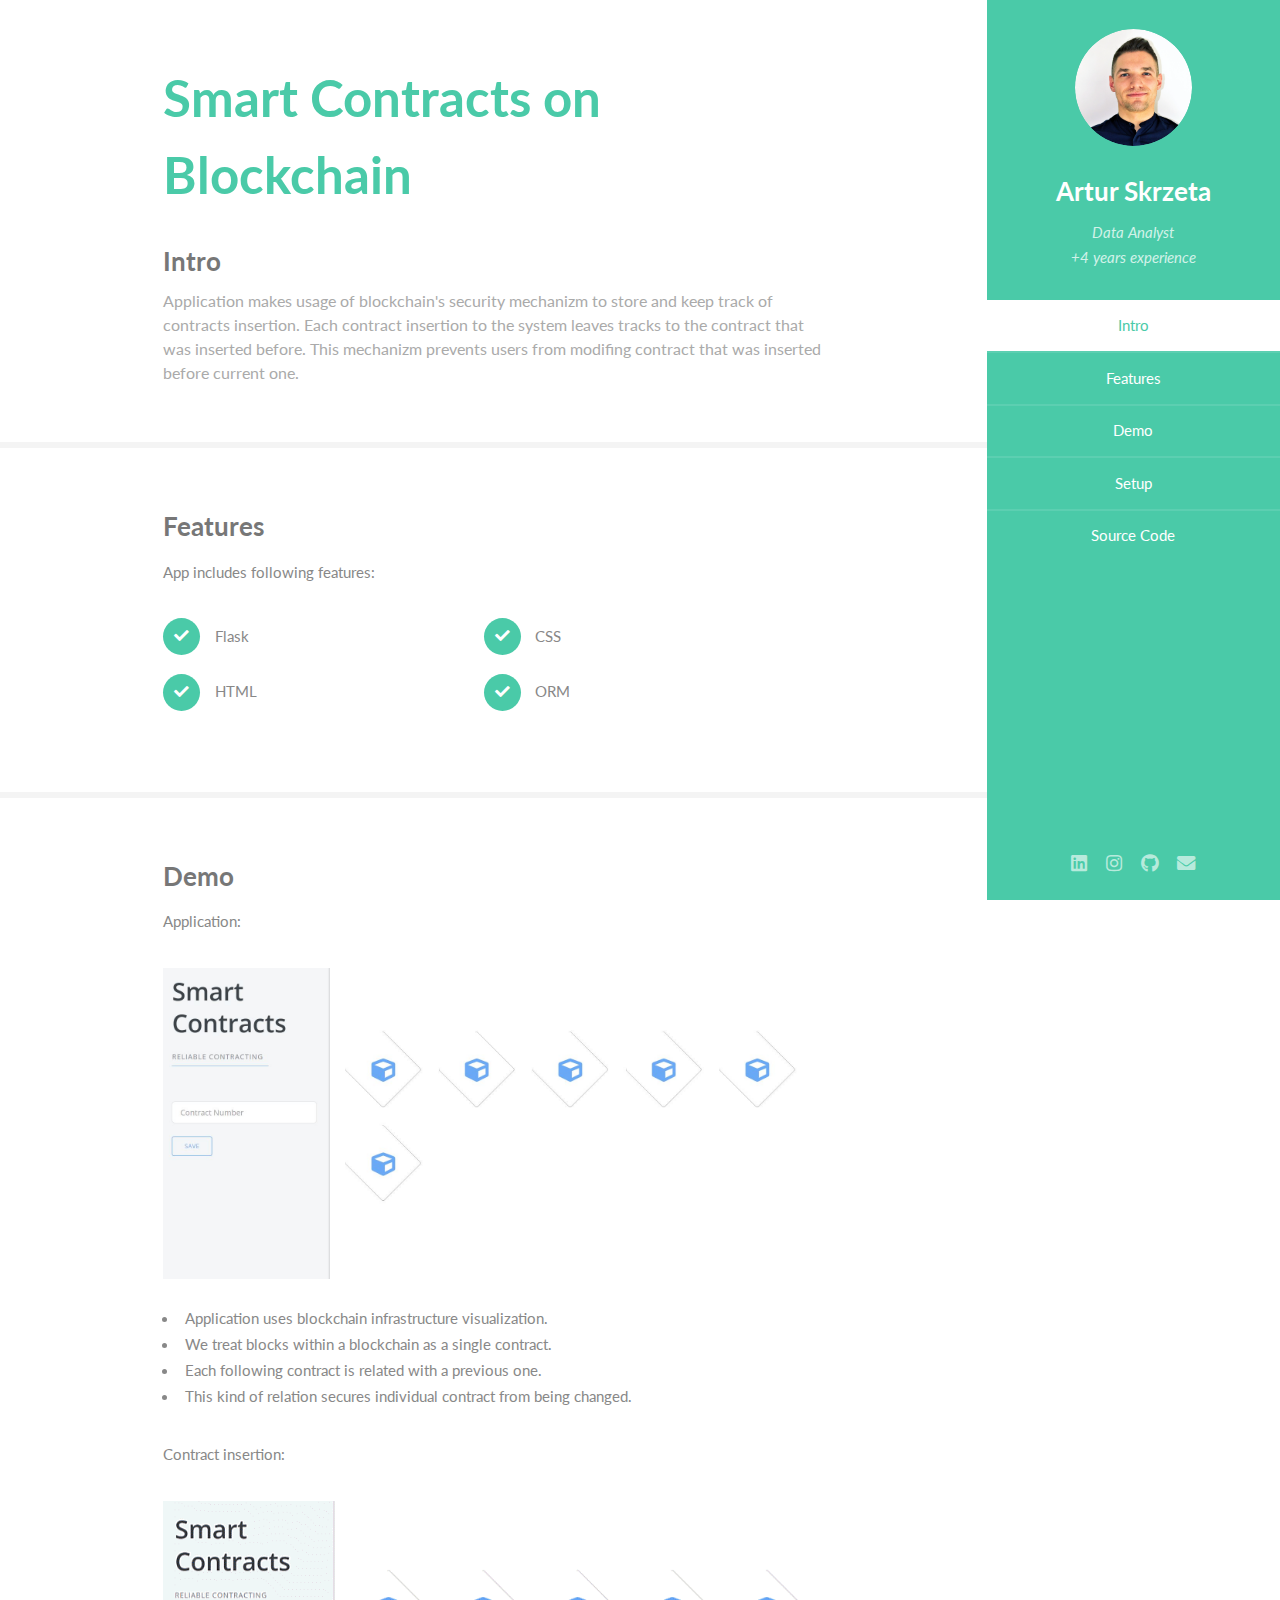
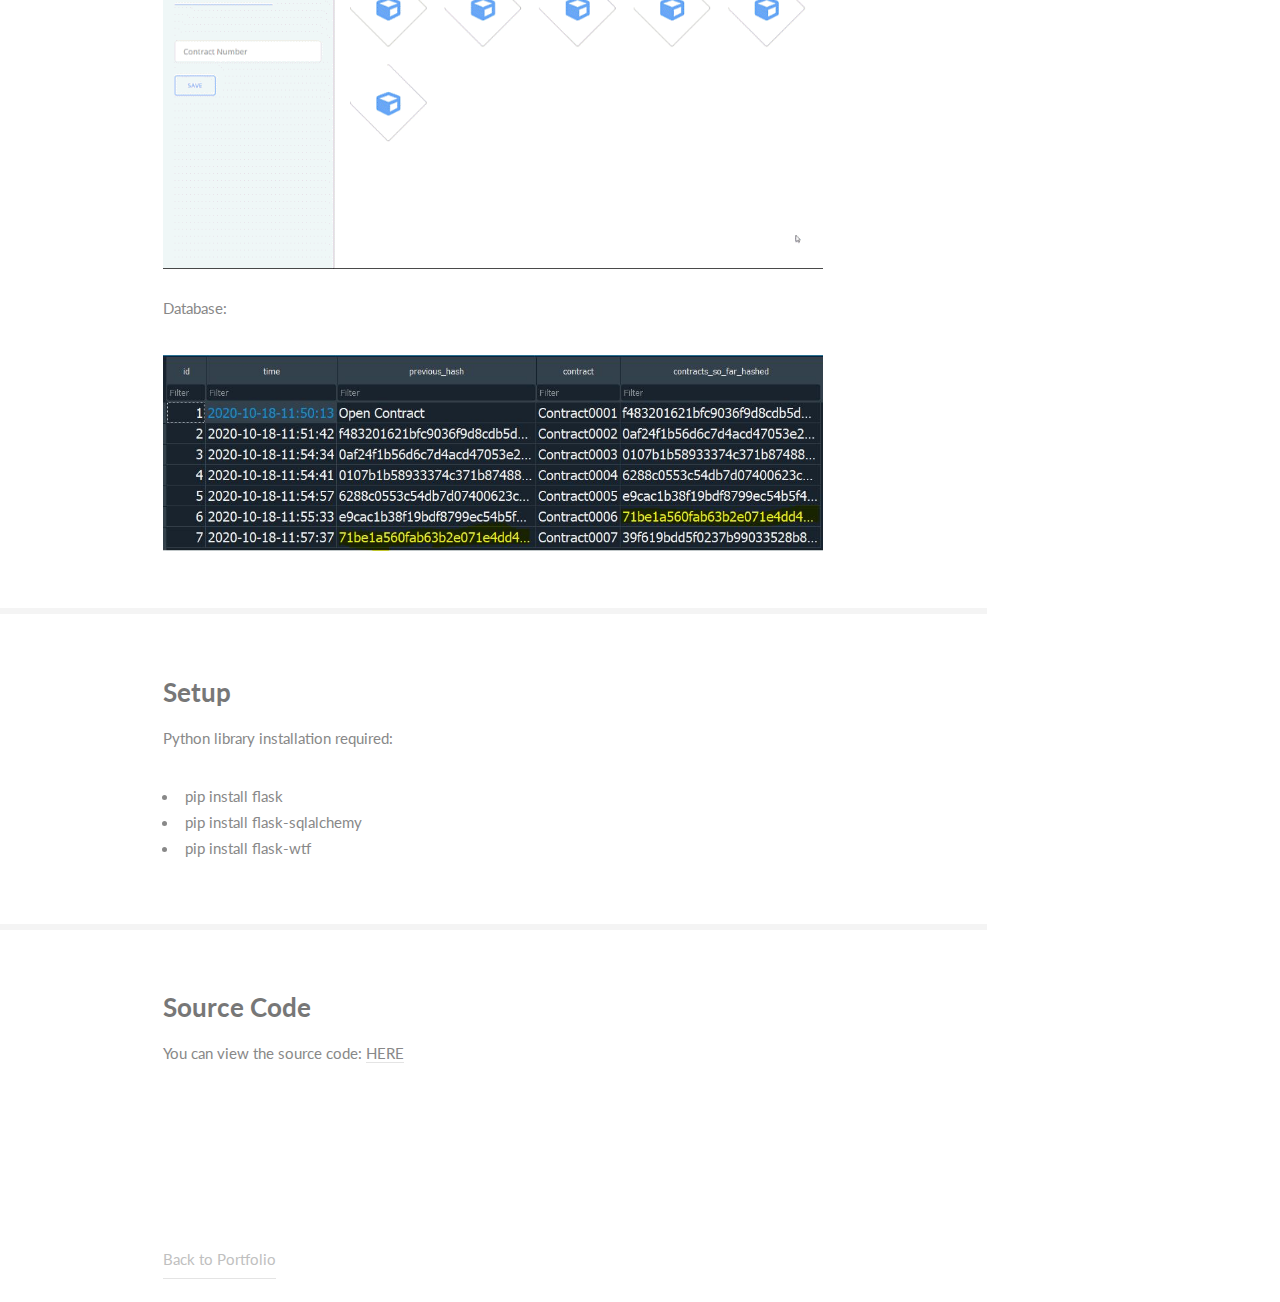
==== index.html @ e3c39239 "Add files via upload" ====
<!DOCTYPE HTML>

<html>
	<head>
		<title>Portfolio Artur Skrzeta</title>
		<meta charset="utf-8" />
		<meta name="viewport" content="width=device-width, initial-scale=1, user-scalable=no" />
		<link rel="stylesheet" href="assets/css/main.css" />
	</head>
	<body class="is-preload">

		<!-- Header -->
			<section id="header">
				<header>
					<span class="image avatar"><a href="https://arturskrzeta.github.io/"><img src="images/avatar.png" alt="" style="margin-bottom:0px;"/></a></span>
					<h1 id="logo"><a href="https://arturskrzeta.github.io/">Artur Skrzeta</a></h1>
					<p>Data Analyst<br />
					+4 years experience</p>
				</header>
				<nav id="nav">
					<ul>
						<li><a href="#one" class="active">Intro</a></li>
						<li><a href="#two">Features</a></li>
						<li><a href="#three">Demo</a></li>
						<li><a href="#four">Setup</a></li>
						<li><a href="#five">Source Code</a></li>
					</ul>
				</nav>
				<footer>
					<ul class="icons">
						<li><a href="https://www.linkedin.com/in/artur-skrz%C4%99ta-010b23187/" class="icon brands fa-linkedin"><span class="label">LinkedIn</span></a></li>
						<li><a href="https://www.instagram.com/arturskrrr/" class="icon brands fa-instagram"><span class="label">Instagram</span></a></li>
						<li><a href="https://github.com/ArturSkrzeta" class="icon brands fa-github"><span class="label">Github</span></a></li>
						<li><a href="mailto: arturskrzeta@gmail.com" class="icon solid fa-envelope"><span class="label">Email</span></a></li
					</ul>
				</footer>
			</section>

		<!-- Wrapper -->
			<div id="wrapper">

				<!-- Main -->
					<div id="main">

						<!-- One -->
							<section id="one">
								<div class="container">
									<header class="major">
										<h2>Smart Contracts on Blockchain</h2>
										<h3>Intro</h3>
										<p>Application makes usage of blockchain's security mechanizm to store and keep track of contracts insertion.
											Each contract insertion to the system leaves tracks to the contract that was inserted before.
											This mechanizm prevents users from modifing contract that was inserted before current one.</p>
									</header>
								</div>
							</section>

						<!-- Two -->
							<section id="two">
								<div class="container">
									<h3>Features</h3>
									<p>App includes following features:</p>
									<ul class="feature-icons">
										<li class="icon solid fa-check">Flask</li>
										<li class="icon solid fa-check">CSS</li>
										<li class="icon solid fa-check">HTML</li>
										<li class="icon solid fa-check">ORM</li>
									</ul>
								</div>
							</section>

						<!-- Three -->
							<section id="three">
								<div class="container">
									<h3>Demo</h3>
									<p>Application:</p>
									<img src="images/app.JPG" width="780">
									<ul>
										<li>Application uses blockchain infrastructure visualization.</li>
										<li>We treat blocks within a blockchain as a single contract.</li>
										<li>Each following contract is related with a previous one.</li>
										<li>This kind of relation secures individual contract from being changed.</li>
									</ul>
									<p>Contract insertion:</p>
									<img src="images/blockchain-app.gif" width="780">
									<p>Database:</p>
									<img src="images/db.JPG" width="700">
								</div>
							</section>

						<!-- Four -->
							<section id="four">
								<div class="container">
									<h3>Setup</h3>
									<p>Python library installation required:</p>
									<ul>
										<li>pip install flask</li>
										<li>pip install flask-sqlalchemy</li>
										<li>pip install flask-wtf</li>
									</ul>
								</div>
							</section>

						<!-- Five -->
							<section id="five">
								<div class="container">
									<h3>Source Code</h3>
									<p>You can view the source code: <a href="https://github.com/ArturSkrzeta/Desk-Booking-App/tree/main/project">HERE</a></p>
									<p>&nbsp</p>
								</div>
							</section>

					</div>

				<!-- Footer -->
					<section id="footer">
						<div class="container">
							<a href="https://arturskrzeta.github.io/" style="padding-bottom:10px;">Back to Portfolio</a>
						</div>
					</section>

			</div>

		<!-- Scripts -->
			<script src="assets/js/jquery.min.js"></script>
			<script src="assets/js/jquery.scrollex.min.js"></script>
			<script src="assets/js/jquery.scrolly.min.js"></script>
			<script src="assets/js/browser.min.js"></script>
			<script src="assets/js/breakpoints.min.js"></script>
			<script src="assets/js/util.js"></script>
			<script src="assets/js/main.js"></script>

	</body>
</html>
---- assets/css/main.css ----
@import url("fontawesome-all.min.css");
@import url("https://fonts.googleapis.com/css?family=Lato:400,400italic,700,700italic|Source+Code+Pro:400");

/*
	Read Only by HTML5 UP
	html5up.net | @ajlkn
	Free for personal and commercial use under the CCA 3.0 license (html5up.net/license)
*/

html, body, div, span, applet, object,
iframe, h1, h2, h3, h4, h5, h6, p, blockquote,
pre, a, abbr, acronym, address, big, cite,
code, del, dfn, em, img, ins, kbd, q, s, samp,
small, strike, strong, sub, sup, tt, var, b,
u, i, center, dl, dt, dd, ol, ul, li, fieldset,
form, label, legend, table, caption, tbody,
tfoot, thead, tr, th, td, article, aside,
canvas, details, embed, figure, figcaption,
footer, header, hgroup, menu, nav, output, ruby,
section, summary, time, mark, audio, video {
	margin: 0;
	padding: 0;
	border: 0;
	font-size: 100%;
	font: inherit;
	vertical-align: baseline;}

article, aside, details, figcaption, figure,
footer, header, hgroup, menu, nav, section {
	display: block;}

body {
	line-height: 1;
}

ol, ul {
	list-style: none;
}

blockquote, q {
	quotes: none;
}

	blockquote:before, blockquote:after, q:before, q:after {
		content: '';
		content: none;
	}

table {
	border-collapse: collapse;
	border-spacing: 0;
}

body {
	-webkit-text-size-adjust: none;
}

mark {
	background-color: transparent;
	color: inherit;
}

input::-moz-focus-inner {
	border: 0;
	padding: 0;
}

input, select, textarea {
	-moz-appearance: none;
	-webkit-appearance: none;
	-ms-appearance: none;
	appearance: none;
}

img {
	margin-bottom:20px;
	max-width: 100%;
}

/* Basic */

	html {
		box-sizing: border-box;
	}

	*, *:before, *:after {
		box-sizing: inherit;
	}

	body {
		background: #fff;
	}

		body.is-preload *, body.is-preload *:before, body.is-preload *:after {
			-moz-animation: none !important;
			-webkit-animation: none !important;
			-ms-animation: none !important;
			animation: none !important;
			-moz-transition: none !important;
			-webkit-transition: none !important;
			-ms-transition: none !important;
			transition: none !important;
		}

	body, input, select, textarea {
		color: #888;
		font-family: "Lato", sans-serif;
		font-size: 16pt;
		font-weight: 400;
		line-height: 1.75em;
	}

	a {
		-moz-transition: color 0.2s ease-in-out, border-color 0.2s ease-in-out;
		-webkit-transition: color 0.2s ease-in-out, border-color 0.2s ease-in-out;
		-ms-transition: color 0.2s ease-in-out, border-color 0.2s ease-in-out;
		transition: color 0.2s ease-in-out, border-color 0.2s ease-in-out;
		border-bottom: solid 1px #e4e4e4;
		color: inherit;
		text-decoration: none;
	}

		a:hover {
			border-bottom-color: transparent;
			color: #4acaa8 !important;
		}

	strong, b {
		color: #777;
		font-weight: 700;
	}

	em, i {
		font-style: italic;
	}

	p {
		margin: 0 0 2.25em 0;
	}

	h1, h2, h3, h4, h5, h6 {
		color: #777;
		font-weight: 700;
		line-height: 1em;
		margin: 0 0 0.5625em 0;
	}

		h1 a, h2 a, h3 a, h4 a, h5 a, h6 a {
			border: 0;
			color: inherit;
			text-decoration: none;
		}

	h2 {
		font-size: 2em;
		line-height: 1.5em;
	}

	h3 {
		font-size: 1.75em;
		line-height: 1.5em;
	}

	h4 {
		font-size: 1.25em;
		line-height: 1.5em;
	}

	h5 {
		font-size: 0.9em;
		line-height: 1.5em;
	}

	h6 {
		font-size: 0.7em;
		line-height: 1.5em;
	}

	sub {
		font-size: 0.8em;
		position: relative;
		top: 0.5em;
	}

	sup {
		font-size: 0.8em;
		position: relative;
		top: -0.5em;
	}

	hr {
		border: 0;
		border-bottom: solid 2px #f4f4f4;
		margin: 2.25em 0;
	}

		hr.major {
			margin: 3.375em 0;
		}

	blockquote {
		border-left: solid 8px #e4e4e4;
		font-style: italic;
		margin: 0 0 2.25em 0;
		padding: 0.5em 0 0.5em 2em;
	}

	code {
		background: #555;
		border-radius: 5px;
		color: #fff;
		font-family: "Source Code Pro", monospace;
		font-size: 0.9em;
		margin: 0 0.25em;
		padding: 0.25em 0.65em;
	}

	pre {
		font-family: "Source Code Pro", monospace;
		font-size: 0.9em;
		margin: 0 0 2.25em 0;
	}

		pre code {
			-webkit-overflow-scrolling: touch;
			display: block;
			line-height: 1.5em;
			overflow-x: auto;
			padding: 1em 1.5em;
		}

	.align-left {
		text-align: left;
	}

	.align-center {
		text-align: center;
	}

	.align-right {
		text-align: right;
	}

/* Row */

	.row {
		display: flex;
		flex-wrap: wrap;
		box-sizing: border-box;
		align-items: stretch;
	}

		.row > * {
			box-sizing: border-box;
		}

		.row.gtr-uniform > * > :last-child {
			margin-bottom: 0;
		}

		.row.aln-left {
			justify-content: flex-start;
		}

		.row.aln-center {
			justify-content: center;
		}

		.row.aln-right {
			justify-content: flex-end;
		}

		.row.aln-top {
			align-items: flex-start;
		}

		.row.aln-middle {
			align-items: center;
		}

		.row.aln-bottom {
			align-items: flex-end;
		}

		.row > .imp {
			order: -1;
		}

		.row > .col-1 {
			width: 8.33333%;
		}

		.row > .off-1 {
			margin-left: 8.33333%;
		}

		.row > .col-2 {
			width: 16.66667%;
		}

		.row > .off-2 {
			margin-left: 16.66667%;
		}

		.row > .col-3 {
			width: 25%;
		}

		.row > .off-3 {
			margin-left: 25%;
		}

		.row > .col-4 {
			width: 33.33333%;
		}

		.row > .off-4 {
			margin-left: 33.33333%;
		}

		.row > .col-5 {
			width: 41.66667%;
		}

		.row > .off-5 {
			margin-left: 41.66667%;
		}

		.row > .col-6 {
			width: 50%;
		}

		.row > .off-6 {
			margin-left: 50%;
		}

		.row > .col-7 {
			width: 58.33333%;
		}

		.row > .off-7 {
			margin-left: 58.33333%;
		}

		.row > .col-8 {
			width: 66.66667%;
		}

		.row > .off-8 {
			margin-left: 66.66667%;
		}

		.row > .col-9 {
			width: 75%;
		}

		.row > .off-9 {
			margin-left: 75%;
		}

		.row > .col-10 {
			width: 83.33333%;
		}

		.row > .off-10 {
			margin-left: 83.33333%;
		}

		.row > .col-11 {
			width: 91.66667%;
		}

		.row > .off-11 {
			margin-left: 91.66667%;
		}

		.row > .col-12 {
			width: 100%;
		}

		.row > .off-12 {
			margin-left: 100%;
		}

		.row.gtr-0 {
			margin-top: 0;
			margin-left: 0em;
		}

			.row.gtr-0 > * {
				padding: 0 0 0 0em;
			}

			.row.gtr-0.gtr-uniform {
				margin-top: 0em;
			}

				.row.gtr-0.gtr-uniform > * {
					padding-top: 0em;
				}

		.row.gtr-25 {
			margin-top: 0;
			margin-left: -0.5em;
		}

			.row.gtr-25 > * {
				padding: 0 0 0 0.5em;
			}

			.row.gtr-25.gtr-uniform {
				margin-top: -0.5em;
			}

				.row.gtr-25.gtr-uniform > * {
					padding-top: 0.5em;
				}

		.row.gtr-50 {
			margin-top: 0;
			margin-left: -1em;
		}

			.row.gtr-50 > * {
				padding: 0 0 0 1em;
			}

			.row.gtr-50.gtr-uniform {
				margin-top: -1em;
			}

				.row.gtr-50.gtr-uniform > * {
					padding-top: 1em;
				}

		.row {
			margin-top: 0;
			margin-left: -2em;
		}

			.row > * {
				padding: 0 0 0 2em;
			}

			.row.gtr-uniform {
				margin-top: -2em;
			}

				.row.gtr-uniform > * {
					padding-top: 2em;
				}

		.row.gtr-150 {
			margin-top: 0;
			margin-left: -3em;
		}

			.row.gtr-150 > * {
				padding: 0 0 0 3em;
			}

			.row.gtr-150.gtr-uniform {
				margin-top: -3em;
			}

				.row.gtr-150.gtr-uniform > * {
					padding-top: 3em;
				}

		.row.gtr-200 {
			margin-top: 0;
			margin-left: -4em;
		}

			.row.gtr-200 > * {
				padding: 0 0 0 4em;
			}

			.row.gtr-200.gtr-uniform {
				margin-top: -4em;
			}

				.row.gtr-200.gtr-uniform > * {
					padding-top: 4em;
				}

		@media screen and (max-width: 1680px) {

			.row {
				display: flex;
				flex-wrap: wrap;
				box-sizing: border-box;
				align-items: stretch;
			}

				.row > * {
					box-sizing: border-box;
				}

				.row.gtr-uniform > * > :last-child {
					margin-bottom: 0;
				}

				.row.aln-left {
					justify-content: flex-start;
				}

				.row.aln-center {
					justify-content: center;
				}

				.row.aln-right {
					justify-content: flex-end;
				}

				.row.aln-top {
					align-items: flex-start;
				}

				.row.aln-middle {
					align-items: center;
				}

				.row.aln-bottom {
					align-items: flex-end;
				}

				.row > .imp-xlarge {
					order: -1;
				}

				.row > .col-1-xlarge {
					width: 8.33333%;
				}

				.row > .off-1-xlarge {
					margin-left: 8.33333%;
				}

				.row > .col-2-xlarge {
					width: 16.66667%;
				}

				.row > .off-2-xlarge {
					margin-left: 16.66667%;
				}

				.row > .col-3-xlarge {
					width: 25%;
				}

				.row > .off-3-xlarge {
					margin-left: 25%;
				}

				.row > .col-4-xlarge {
					width: 33.33333%;
				}

				.row > .off-4-xlarge {
					margin-left: 33.33333%;
				}

				.row > .col-5-xlarge {
					width: 41.66667%;
				}

				.row > .off-5-xlarge {
					margin-left: 41.66667%;
				}

				.row > .col-6-xlarge {
					width: 50%;
				}

				.row > .off-6-xlarge {
					margin-left: 50%;
				}

				.row > .col-7-xlarge {
					width: 58.33333%;
				}

				.row > .off-7-xlarge {
					margin-left: 58.33333%;
				}

				.row > .col-8-xlarge {
					width: 66.66667%;
				}

				.row > .off-8-xlarge {
					margin-left: 66.66667%;
				}

				.row > .col-9-xlarge {
					width: 75%;
				}

				.row > .off-9-xlarge {
					margin-left: 75%;
				}

				.row > .col-10-xlarge {
					width: 83.33333%;
				}

				.row > .off-10-xlarge {
					margin-left: 83.33333%;
				}

				.row > .col-11-xlarge {
					width: 91.66667%;
				}

				.row > .off-11-xlarge {
					margin-left: 91.66667%;
				}

				.row > .col-12-xlarge {
					width: 100%;
				}

				.row > .off-12-xlarge {
					margin-left: 100%;
				}

				.row.gtr-0 {
					margin-top: 0;
					margin-left: 0em;
				}

					.row.gtr-0 > * {
						padding: 0 0 0 0em;
					}

					.row.gtr-0.gtr-uniform {
						margin-top: 0em;
					}

						.row.gtr-0.gtr-uniform > * {
							padding-top: 0em;
						}

				.row.gtr-25 {
					margin-top: 0;
					margin-left: -0.5em;
				}

					.row.gtr-25 > * {
						padding: 0 0 0 0.5em;
					}

					.row.gtr-25.gtr-uniform {
						margin-top: -0.5em;
					}

						.row.gtr-25.gtr-uniform > * {
							padding-top: 0.5em;
						}

				.row.gtr-50 {
					margin-top: 0;
					margin-left: -1em;
				}

					.row.gtr-50 > * {
						padding: 0 0 0 1em;
					}

					.row.gtr-50.gtr-uniform {
						margin-top: -1em;
					}

						.row.gtr-50.gtr-uniform > * {
							padding-top: 1em;
						}

				.row {
					margin-top: 0;
					margin-left: -2em;
				}

					.row > * {
						padding: 0 0 0 2em;
					}

					.row.gtr-uniform {
						margin-top: -2em;
					}

						.row.gtr-uniform > * {
							padding-top: 2em;
						}

				.row.gtr-150 {
					margin-top: 0;
					margin-left: -3em;
				}

					.row.gtr-150 > * {
						padding: 0 0 0 3em;
					}

					.row.gtr-150.gtr-uniform {
						margin-top: -3em;
					}

						.row.gtr-150.gtr-uniform > * {
							padding-top: 3em;
						}

				.row.gtr-200 {
					margin-top: 0;
					margin-left: -4em;
				}

					.row.gtr-200 > * {
						padding: 0 0 0 4em;
					}

					.row.gtr-200.gtr-uniform {
						margin-top: -4em;
					}

						.row.gtr-200.gtr-uniform > * {
							padding-top: 4em;
						}

		}

		@media screen and (max-width: 1280px) {

			.row {
				display: flex;
				flex-wrap: wrap;
				box-sizing: border-box;
				align-items: stretch;
			}

				.row > * {
					box-sizing: border-box;
				}

				.row.gtr-uniform > * > :last-child {
					margin-bottom: 0;
				}

				.row.aln-left {
					justify-content: flex-start;
				}

				.row.aln-center {
					justify-content: center;
				}

				.row.aln-right {
					justify-content: flex-end;
				}

				.row.aln-top {
					align-items: flex-start;
				}

				.row.aln-middle {
					align-items: center;
				}

				.row.aln-bottom {
					align-items: flex-end;
				}

				.row > .imp-large {
					order: -1;
				}

				.row > .col-1-large {
					width: 8.33333%;
				}

				.row > .off-1-large {
					margin-left: 8.33333%;
				}

				.row > .col-2-large {
					width: 16.66667%;
				}

				.row > .off-2-large {
					margin-left: 16.66667%;
				}

				.row > .col-3-large {
					width: 25%;
				}

				.row > .off-3-large {
					margin-left: 25%;
				}

				.row > .col-4-large {
					width: 33.33333%;
				}

				.row > .off-4-large {
					margin-left: 33.33333%;
				}

				.row > .col-5-large {
					width: 41.66667%;
				}

				.row > .off-5-large {
					margin-left: 41.66667%;
				}

				.row > .col-6-large {
					width: 50%;
				}

				.row > .off-6-large {
					margin-left: 50%;
				}

				.row > .col-7-large {
					width: 58.33333%;
				}

				.row > .off-7-large {
					margin-left: 58.33333%;
				}

				.row > .col-8-large {
					width: 66.66667%;
				}

				.row > .off-8-large {
					margin-left: 66.66667%;
				}

				.row > .col-9-large {
					width: 75%;
				}

				.row > .off-9-large {
					margin-left: 75%;
				}

				.row > .col-10-large {
					width: 83.33333%;
				}

				.row > .off-10-large {
					margin-left: 83.33333%;
				}

				.row > .col-11-large {
					width: 91.66667%;
				}

				.row > .off-11-large {
					margin-left: 91.66667%;
				}

				.row > .col-12-large {
					width: 100%;
				}

				.row > .off-12-large {
					margin-left: 100%;
				}

				.row.gtr-0 {
					margin-top: 0;
					margin-left: 0em;
				}

					.row.gtr-0 > * {
						padding: 0 0 0 0em;
					}

					.row.gtr-0.gtr-uniform {
						margin-top: 0em;
					}

						.row.gtr-0.gtr-uniform > * {
							padding-top: 0em;
						}

				.row.gtr-25 {
					margin-top: 0;
					margin-left: -0.375em;
				}

					.row.gtr-25 > * {
						padding: 0 0 0 0.375em;
					}

					.row.gtr-25.gtr-uniform {
						margin-top: -0.375em;
					}

						.row.gtr-25.gtr-uniform > * {
							padding-top: 0.375em;
						}

				.row.gtr-50 {
					margin-top: 0;
					margin-left: -0.75em;
				}

					.row.gtr-50 > * {
						padding: 0 0 0 0.75em;
					}

					.row.gtr-50.gtr-uniform {
						margin-top: -0.75em;
					}

						.row.gtr-50.gtr-uniform > * {
							padding-top: 0.75em;
						}

				.row {
					margin-top: 0;
					margin-left: -1.5em;
				}

					.row > * {
						padding: 0 0 0 1.5em;
					}

					.row.gtr-uniform {
						margin-top: -1.5em;
					}

						.row.gtr-uniform > * {
							padding-top: 1.5em;
						}

				.row.gtr-150 {
					margin-top: 0;
					margin-left: -2.25em;
				}

					.row.gtr-150 > * {
						padding: 0 0 0 2.25em;
					}

					.row.gtr-150.gtr-uniform {
						margin-top: -2.25em;
					}

						.row.gtr-150.gtr-uniform > * {
							padding-top: 2.25em;
						}

				.row.gtr-200 {
					margin-top: 0;
					margin-left: -3em;
				}

					.row.gtr-200 > * {
						padding: 0 0 0 3em;
					}

					.row.gtr-200.gtr-uniform {
						margin-top: -3em;
					}

						.row.gtr-200.gtr-uniform > * {
							padding-top: 3em;
						}

		}

		@media screen and (max-width: 1024px) {

			.row {
				display: flex;
				flex-wrap: wrap;
				box-sizing: border-box;
				align-items: stretch;
			}

				.row > * {
					box-sizing: border-box;
				}

				.row.gtr-uniform > * > :last-child {
					margin-bottom: 0;
				}

				.row.aln-left {
					justify-content: flex-start;
				}

				.row.aln-center {
					justify-content: center;
				}

				.row.aln-right {
					justify-content: flex-end;
				}

				.row.aln-top {
					align-items: flex-start;
				}

				.row.aln-middle {
					align-items: center;
				}

				.row.aln-bottom {
					align-items: flex-end;
				}

				.row > .imp-medium {
					order: -1;
				}

				.row > .col-1-medium {
					width: 8.33333%;
				}

				.row > .off-1-medium {
					margin-left: 8.33333%;
				}

				.row > .col-2-medium {
					width: 16.66667%;
				}

				.row > .off-2-medium {
					margin-left: 16.66667%;
				}

				.row > .col-3-medium {
					width: 25%;
				}

				.row > .off-3-medium {
					margin-left: 25%;
				}

				.row > .col-4-medium {
					width: 33.33333%;
				}

				.row > .off-4-medium {
					margin-left: 33.33333%;
				}

				.row > .col-5-medium {
					width: 41.66667%;
				}

				.row > .off-5-medium {
					margin-left: 41.66667%;
				}

				.row > .col-6-medium {
					width: 50%;
				}

				.row > .off-6-medium {
					margin-left: 50%;
				}

				.row > .col-7-medium {
					width: 58.33333%;
				}

				.row > .off-7-medium {
					margin-left: 58.33333%;
				}

				.row > .col-8-medium {
					width: 66.66667%;
				}

				.row > .off-8-medium {
					margin-left: 66.66667%;
				}

				.row > .col-9-medium {
					width: 75%;
				}

				.row > .off-9-medium {
					margin-left: 75%;
				}

				.row > .col-10-medium {
					width: 83.33333%;
				}

				.row > .off-10-medium {
					margin-left: 83.33333%;
				}

				.row > .col-11-medium {
					width: 91.66667%;
				}

				.row > .off-11-medium {
					margin-left: 91.66667%;
				}

				.row > .col-12-medium {
					width: 100%;
				}

				.row > .off-12-medium {
					margin-left: 100%;
				}

				.row.gtr-0 {
					margin-top: 0;
					margin-left: 0em;
				}

					.row.gtr-0 > * {
						padding: 0 0 0 0em;
					}

					.row.gtr-0.gtr-uniform {
						margin-top: 0em;
					}

						.row.gtr-0.gtr-uniform > * {
							padding-top: 0em;
						}

				.row.gtr-25 {
					margin-top: 0;
					margin-left: -0.375em;
				}

					.row.gtr-25 > * {
						padding: 0 0 0 0.375em;
					}

					.row.gtr-25.gtr-uniform {
						margin-top: -0.375em;
					}

						.row.gtr-25.gtr-uniform > * {
							padding-top: 0.375em;
						}

				.row.gtr-50 {
					margin-top: 0;
					margin-left: -0.75em;
				}

					.row.gtr-50 > * {
						padding: 0 0 0 0.75em;
					}

					.row.gtr-50.gtr-uniform {
						margin-top: -0.75em;
					}

						.row.gtr-50.gtr-uniform > * {
							padding-top: 0.75em;
						}

				.row {
					margin-top: 0;
					margin-left: -1.5em;
				}

					.row > * {
						padding: 0 0 0 1.5em;
					}

					.row.gtr-uniform {
						margin-top: -1.5em;
					}

						.row.gtr-uniform > * {
							padding-top: 1.5em;
						}

				.row.gtr-150 {
					margin-top: 0;
					margin-left: -2.25em;
				}

					.row.gtr-150 > * {
						padding: 0 0 0 2.25em;
					}

					.row.gtr-150.gtr-uniform {
						margin-top: -2.25em;
					}

						.row.gtr-150.gtr-uniform > * {
							padding-top: 2.25em;
						}

				.row.gtr-200 {
					margin-top: 0;
					margin-left: -3em;
				}

					.row.gtr-200 > * {
						padding: 0 0 0 3em;
					}

					.row.gtr-200.gtr-uniform {
						margin-top: -3em;
					}

						.row.gtr-200.gtr-uniform > * {
							padding-top: 3em;
						}

		}

		@media screen and (max-width: 736px) {

			.row {
				display: flex;
				flex-wrap: wrap;
				box-sizing: border-box;
				align-items: stretch;
			}

				.row > * {
					box-sizing: border-box;
				}

				.row.gtr-uniform > * > :last-child {
					margin-bottom: 0;
				}

				.row.aln-left {
					justify-content: flex-start;
				}

				.row.aln-center {
					justify-content: center;
				}

				.row.aln-right {
					justify-content: flex-end;
				}

				.row.aln-top {
					align-items: flex-start;
				}

				.row.aln-middle {
					align-items: center;
				}

				.row.aln-bottom {
					align-items: flex-end;
				}

				.row > .imp-small {
					order: -1;
				}

				.row > .col-1-small {
					width: 8.33333%;
				}

				.row > .off-1-small {
					margin-left: 8.33333%;
				}

				.row > .col-2-small {
					width: 16.66667%;
				}

				.row > .off-2-small {
					margin-left: 16.66667%;
				}

				.row > .col-3-small {
					width: 25%;
				}

				.row > .off-3-small {
					margin-left: 25%;
				}

				.row > .col-4-small {
					width: 33.33333%;
				}

				.row > .off-4-small {
					margin-left: 33.33333%;
				}

				.row > .col-5-small {
					width: 41.66667%;
				}

				.row > .off-5-small {
					margin-left: 41.66667%;
				}

				.row > .col-6-small {
					width: 50%;
				}

				.row > .off-6-small {
					margin-left: 50%;
				}

				.row > .col-7-small {
					width: 58.33333%;
				}

				.row > .off-7-small {
					margin-left: 58.33333%;
				}

				.row > .col-8-small {
					width: 66.66667%;
				}

				.row > .off-8-small {
					margin-left: 66.66667%;
				}

				.row > .col-9-small {
					width: 75%;
				}

				.row > .off-9-small {
					margin-left: 75%;
				}

				.row > .col-10-small {
					width: 83.33333%;
				}

				.row > .off-10-small {
					margin-left: 83.33333%;
				}

				.row > .col-11-small {
					width: 91.66667%;
				}

				.row > .off-11-small {
					margin-left: 91.66667%;
				}

				.row > .col-12-small {
					width: 100%;
				}

				.row > .off-12-small {
					margin-left: 100%;
				}

				.row.gtr-0 {
					margin-top: 0;
					margin-left: 0em;
				}

					.row.gtr-0 > * {
						padding: 0 0 0 0em;
					}

					.row.gtr-0.gtr-uniform {
						margin-top: 0em;
					}

						.row.gtr-0.gtr-uniform > * {
							padding-top: 0em;
						}

				.row.gtr-25 {
					margin-top: 0;
					margin-left: -0.3125em;
				}

					.row.gtr-25 > * {
						padding: 0 0 0 0.3125em;
					}

					.row.gtr-25.gtr-uniform {
						margin-top: -0.3125em;
					}

						.row.gtr-25.gtr-uniform > * {
							padding-top: 0.3125em;
						}

				.row.gtr-50 {
					margin-top: 0;
					margin-left: -0.625em;
				}

					.row.gtr-50 > * {
						padding: 0 0 0 0.625em;
					}

					.row.gtr-50.gtr-uniform {
						margin-top: -0.625em;
					}

						.row.gtr-50.gtr-uniform > * {
							padding-top: 0.625em;
						}

				.row {
					margin-top: 0;
					margin-left: -1.25em;
				}

					.row > * {
						padding: 0 0 0 1.25em;
					}

					.row.gtr-uniform {
						margin-top: -1.25em;
					}

						.row.gtr-uniform > * {
							padding-top: 1.25em;
						}

				.row.gtr-150 {
					margin-top: 0;
					margin-left: -1.875em;
				}

					.row.gtr-150 > * {
						padding: 0 0 0 1.875em;
					}

					.row.gtr-150.gtr-uniform {
						margin-top: -1.875em;
					}

						.row.gtr-150.gtr-uniform > * {
							padding-top: 1.875em;
						}

				.row.gtr-200 {
					margin-top: 0;
					margin-left: -2.5em;
				}

					.row.gtr-200 > * {
						padding: 0 0 0 2.5em;
					}

					.row.gtr-200.gtr-uniform {
						margin-top: -2.5em;
					}

						.row.gtr-200.gtr-uniform > * {
							padding-top: 2.5em;
						}

		}

		@media screen and (max-width: 480px) {

			.row {
				display: flex;
				flex-wrap: wrap;
				box-sizing: border-box;
				align-items: stretch;
			}

				.row > * {
					box-sizing: border-box;
				}

				.row.gtr-uniform > * > :last-child {
					margin-bottom: 0;
				}

				.row.aln-left {
					justify-content: flex-start;
				}

				.row.aln-center {
					justify-content: center;
				}

				.row.aln-right {
					justify-content: flex-end;
				}

				.row.aln-top {
					align-items: flex-start;
				}

				.row.aln-middle {
					align-items: center;
				}

				.row.aln-bottom {
					align-items: flex-end;
				}

				.row > .imp-xsmall {
					order: -1;
				}

				.row > .col-1-xsmall {
					width: 8.33333%;
				}

				.row > .off-1-xsmall {
					margin-left: 8.33333%;
				}

				.row > .col-2-xsmall {
					width: 16.66667%;
				}

				.row > .off-2-xsmall {
					margin-left: 16.66667%;
				}

				.row > .col-3-xsmall {
					width: 25%;
				}

				.row > .off-3-xsmall {
					margin-left: 25%;
				}

				.row > .col-4-xsmall {
					width: 33.33333%;
				}

				.row > .off-4-xsmall {
					margin-left: 33.33333%;
				}

				.row > .col-5-xsmall {
					width: 41.66667%;
				}

				.row > .off-5-xsmall {
					margin-left: 41.66667%;
				}

				.row > .col-6-xsmall {
					width: 50%;
				}

				.row > .off-6-xsmall {
					margin-left: 50%;
				}

				.row > .col-7-xsmall {
					width: 58.33333%;
				}

				.row > .off-7-xsmall {
					margin-left: 58.33333%;
				}

				.row > .col-8-xsmall {
					width: 66.66667%;
				}

				.row > .off-8-xsmall {
					margin-left: 66.66667%;
				}

				.row > .col-9-xsmall {
					width: 75%;
				}

				.row > .off-9-xsmall {
					margin-left: 75%;
				}

				.row > .col-10-xsmall {
					width: 83.33333%;
				}

				.row > .off-10-xsmall {
					margin-left: 83.33333%;
				}

				.row > .col-11-xsmall {
					width: 91.66667%;
				}

				.row > .off-11-xsmall {
					margin-left: 91.66667%;
				}

				.row > .col-12-xsmall {
					width: 100%;
				}

				.row > .off-12-xsmall {
					margin-left: 100%;
				}

				.row.gtr-0 {
					margin-top: 0;
					margin-left: 0em;
				}

					.row.gtr-0 > * {
						padding: 0 0 0 0em;
					}

					.row.gtr-0.gtr-uniform {
						margin-top: 0em;
					}

						.row.gtr-0.gtr-uniform > * {
							padding-top: 0em;
						}

				.row.gtr-25 {
					margin-top: 0;
					margin-left: -0.3125em;
				}

					.row.gtr-25 > * {
						padding: 0 0 0 0.3125em;
					}

					.row.gtr-25.gtr-uniform {
						margin-top: -0.3125em;
					}

						.row.gtr-25.gtr-uniform > * {
							padding-top: 0.3125em;
						}

				.row.gtr-50 {
					margin-top: 0;
					margin-left: -0.625em;
				}

					.row.gtr-50 > * {
						padding: 0 0 0 0.625em;
					}

					.row.gtr-50.gtr-uniform {
						margin-top: -0.625em;
					}

						.row.gtr-50.gtr-uniform > * {
							padding-top: 0.625em;
						}

				.row {
					margin-top: 0;
					margin-left: -1.25em;
				}

					.row > * {
						padding: 0 0 0 1.25em;
					}

					.row.gtr-uniform {
						margin-top: -1.25em;
					}

						.row.gtr-uniform > * {
							padding-top: 1.25em;
						}

				.row.gtr-150 {
					margin-top: 0;
					margin-left: -1.875em;
				}

					.row.gtr-150 > * {
						padding: 0 0 0 1.875em;
					}

					.row.gtr-150.gtr-uniform {
						margin-top: -1.875em;
					}

						.row.gtr-150.gtr-uniform > * {
							padding-top: 1.875em;
						}

				.row.gtr-200 {
					margin-top: 0;
					margin-left: -2.5em;
				}

					.row.gtr-200 > * {
						padding: 0 0 0 2.5em;
					}

					.row.gtr-200.gtr-uniform {
						margin-top: -2.5em;
					}

						.row.gtr-200.gtr-uniform > * {
							padding-top: 2.5em;
						}

		}

/* Container */

	.container {
		margin: 0 auto;
		max-width: calc(100% - 4.5em);
		width: 45em;
	}

		.container.xsmall {
			width: 11.25em;
		}

		.container.small {
			width: 22.5em;
		}

		.container.medium {
			width: 33.75em;
		}

		.container.large {
			width: 56.25em;
		}

		.container.xlarge {
			width: 67.5em;
		}

		.container.max {
			width: 100%;
		}

		@media screen and (max-width: 1024px) {

			.container {
				width: 100% !important;
			}

		}

		@media screen and (max-width: 480px) {

			.container {
				max-width: calc(100% - 3.375em);
			}

		}

/* Section/Article */

	section.special, article.special {
		text-align: center;
	}

	header p {
		color: #aaa;
		position: relative;
		margin: 0 0 1.6875em 0;
	}

	header h2 + p {
		font-size: 1.25em;
		margin-top: -0.5em;
		line-height: 1.5em;
	}

	header h3 + p {
		font-size: 1.1em;
		margin-top: -0.35em;
		line-height: 1.5em;
	}

	header h4 + p,
	header h5 + p,
	header h6 + p {
		font-size: 0.9em;
		margin-top: -0.25em;
		line-height: 1.5em;
	}

	header.major h2 {
		color: #4acaa8;
		font-size: 3.5em;
	}

		header.major h2 + p {
			color: #777;
			font-size: 1.75em;
			font-weight: 700;
			margin-top: -0.75em;
		}

/* Form */

	form {
		margin: 0 0 2.25em 0;
	}

	label {
		color: #777;
		display: block;
		font-size: 0.9em;
		font-weight: 700;
		margin: 0 0 1.125em 0;
	}

	input::-moz-focus-inner {
		border: 0;
		padding: 0;
	}

	input[type="text"],
	input[type="password"],
	input[type="email"],
	select,
	textarea {
		-moz-appearance: none;
		-webkit-appearance: none;
		-ms-appearance: none;
		appearance: none;
		border-radius: 5px;
		border: none;
		border: solid 2px #e4e4e4;
		color: inherit;
		display: block;
		outline: 0;
		padding: 0 1em;
		text-decoration: none;
		width: 100%;
	}

		input[type="text"]:invalid,
		input[type="password"]:invalid,
		input[type="email"]:invalid,
		select:invalid,
		textarea:invalid {
			box-shadow: none;
		}

		input[type="text"]:focus,
		input[type="password"]:focus,
		input[type="email"]:focus,
		select:focus,
		textarea:focus {
			border-color: #4acaa8;
		}

	select {
		background-image: url("data:image/svg+xml;charset=utf8,%3Csvg xmlns='http://www.w3.org/2000/svg' width='40' height='40' preserveAspectRatio='none' viewBox='0 0 40 40'%3E%3Cpath d='M9.4,12.3l10.4,10.4l10.4-10.4c0.2-0.2,0.5-0.4,0.9-0.4c0.3,0,0.6,0.1,0.9,0.4l3.3,3.3c0.2,0.2,0.4,0.5,0.4,0.9 c0,0.4-0.1,0.6-0.4,0.9L20.7,31.9c-0.2,0.2-0.5,0.4-0.9,0.4c-0.3,0-0.6-0.1-0.9-0.4L4.3,17.3c-0.2-0.2-0.4-0.5-0.4-0.9 c0-0.4,0.1-0.6,0.4-0.9l3.3-3.3c0.2-0.2,0.5-0.4,0.9-0.4S9.1,12.1,9.4,12.3z' fill='%23e4e4e4' /%3E%3C/svg%3E");
		background-size: 1.25em;
		background-repeat: no-repeat;
		background-position: calc(100% - 1em) center;
		height: 2.75em;
		padding-right: 2.75em;
		text-overflow: ellipsis;
	}

		select option {
			color: #777;
			background: #fff;
		}

		select:focus::-ms-value {
			background-color: transparent;
		}

		select::-ms-expand {
			display: none;
		}

	input[type="text"],
	input[type="password"],
	input[type="email"],
	select {
		height: 2.75em;
	}

	textarea {
		padding: 0.75em 1em;
	}

	input[type="checkbox"],
	input[type="radio"] {
		-moz-appearance: none;
		-webkit-appearance: none;
		-ms-appearance: none;
		appearance: none;
		display: block;
		float: left;
		margin-right: -2em;
		opacity: 0;
		width: 1em;
		z-index: -1;
	}

		input[type="checkbox"] + label,
		input[type="radio"] + label {
			text-decoration: none;
			color: #888;
			cursor: pointer;
			display: inline-block;
			font-size: 1em;
			font-weight: 400;
			padding-left: 2.4em;
			padding-right: 0.75em;
			position: relative;
		}

			input[type="checkbox"] + label:before,
			input[type="radio"] + label:before {
				-moz-osx-font-smoothing: grayscale;
				-webkit-font-smoothing: antialiased;
				display: inline-block;
				font-style: normal;
				font-variant: normal;
				text-rendering: auto;
				line-height: 1;
				text-transform: none !important;
				font-family: 'Font Awesome 5 Free';
				font-weight: 900;
			}

			input[type="checkbox"] + label:before,
			input[type="radio"] + label:before {
				background: #fafafa;
				border-radius: 5px;
				border: solid 2px #e4e4e4;
				content: '';
				display: inline-block;
				font-size: 0.8em;
				height: 2.0625em;
				left: 0;
				line-height: 2.0625em;
				position: absolute;
				text-align: center;
				top: 0;
				width: 2.0625em;
			}

		input[type="checkbox"]:checked + label:before,
		input[type="radio"]:checked + label:before {
			background: #989898;
			border-color: #989898;
			color: #ffffff;
			content: '\f00c';
		}

		input[type="checkbox"]:focus + label:before,
		input[type="radio"]:focus + label:before {
			border-color: #4acaa8;
		}

	input[type="checkbox"] + label:before {
		border-radius: 5px;
	}

	input[type="radio"] + label:before {
		border-radius: 100%;
	}

	::-webkit-input-placeholder {
		color: #aaa !important;
		font-style: italic;
		opacity: 1.0;
	}

	:-moz-placeholder {
		color: #aaa !important;
		font-style: italic;
		opacity: 1.0;
	}

	::-moz-placeholder {
		color: #aaa !important;
		font-style: italic;
		opacity: 1.0;
	}

	:-ms-input-placeholder {
		color: #aaa !important;
		font-style: italic;
		opacity: 1.0;
	}

/* Box */

	.box {
		border-radius: 5px;
		border: solid 2px #e4e4e4;
		margin-bottom: 2.25em;
		padding: 1.5em;
	}

		.box > :last-child,
		.box > :last-child > :last-child,
		.box > :last-child > :last-child > :last-child {
			margin-bottom: 0;
		}

		.box.alt {
			border: 0;
			border-radius: 0;
			padding: 0;
		}

/* Icon */

	.icon {
		text-decoration: none;
		border-bottom: none;
		position: relative;
	}

		.icon:before {
			-moz-osx-font-smoothing: grayscale;
			-webkit-font-smoothing: antialiased;
			display: inline-block;
			font-style: normal;
			font-variant: normal;
			text-rendering: auto;
			line-height: 1;
			text-transform: none !important;
			font-family: 'Font Awesome 5 Free';
			font-weight: 400;
		}

		.icon > .label {
			display: none;
		}

		.icon:before {
			line-height: inherit;
		}

		.icon.solid:before {
			font-weight: 900;
		}

		.icon.brands:before {
			font-family: 'Font Awesome 5 Brands';
		}

/* Image */

	.image {
		border-radius: 5px;
		border: 0;
		display: inline-block;
		position: relative;
	}

		.image[data-position] img {
			-moz-object-fit: cover;
			-webkit-object-fit: cover;
			-ms-object-fit: cover;
			object-fit: cover;
			display: block;
			position: absolute;
			top: 0;
			left: 0;
			width: 100%;
			height: 100%;
		}

		.image[data-position="top left"] img {
			-moz-object-position: top left;
			-webkit-object-position: top left;
			-ms-object-position: top left;
			object-position: top left;
		}

		.image[data-position="top"] img {
			-moz-object-position: top;
			-webkit-object-position: top;
			-ms-object-position: top;
			object-position: top;
		}

		.image[data-position="top right"] img {
			-moz-object-position: top right;
			-webkit-object-position: top right;
			-ms-object-position: top right;
			object-position: top right;
		}

		.image[data-position="right"] img {
			-moz-object-position: right;
			-webkit-object-position: right;
			-ms-object-position: right;
			object-position: right;
		}

		.image[data-position="bottom right"] img {
			-moz-object-position: bottom right;
			-webkit-object-position: bottom right;
			-ms-object-position: bottom right;
			object-position: bottom right;
		}

		.image[data-position="bottom"] img {
			-moz-object-position: bottom;
			-webkit-object-position: bottom;
			-ms-object-position: bottom;
			object-position: bottom;
		}

		.image[data-position="bottom left"] img {
			-moz-object-position: bottom left;
			-webkit-object-position: bottom left;
			-ms-object-position: bottom left;
			object-position: bottom left;
		}

		.image[data-position="left"] img {
			-moz-object-position: left;
			-webkit-object-position: left;
			-ms-object-position: left;
			object-position: left;
		}

		.image[data-position="center"] img {
			-moz-object-position: center;
			-webkit-object-position: center;
			-ms-object-position: center;
			object-position: center;
		}

		.image[data-position="25% 25%"] img {
			-moz-object-position: 25% 25%;
			-webkit-object-position: 25% 25%;
			-ms-object-position: 25% 25%;
			object-position: 25% 25%;
		}

		.image[data-position="75% 25%"] img {
			-moz-object-position: 75% 25%;
			-webkit-object-position: 75% 25%;
			-ms-object-position: 75% 25%;
			object-position: 75% 25%;
		}

		.image[data-position="75% 75%"] img {
			-moz-object-position: 75% 75%;
			-webkit-object-position: 75% 75%;
			-ms-object-position: 75% 75%;
			object-position: 75% 75%;
		}

		.image[data-position="25% 75%"] img {
			-moz-object-position: 25% 75%;
			-webkit-object-position: 25% 75%;
			-ms-object-position: 25% 75%;
			object-position: 25% 75%;
		}

		.image img {
			border-radius: 5px;
			display: block;
		}

		.image.left {
			float: left;
			margin: 0 2.5em 2em 0;
			top: 0.25em;
		}

		.image.right {
			float: right;
			margin: 0 0 2em 2.5em;
			top: 0.25em;
		}

		.image.fit {
			display: block;
			margin: 0 0 2.25em 0;
			width: 100%;
		}

			.image.fit img {
				display: block;
				width: 100%;
			}

		.image.avatar {
			border-radius: 100%;
			overflow: hidden;
		}

			.image.avatar img {
				border-radius: 100%;
				display: block;
				width: 100%;
			}

		.image.main {
			display: block;
			height: 20em;
			border-radius: 0;
		}

			.image.main img {
				border-radius: 0;
			}

/* List */

	ol {
		list-style: decimal;
		margin: 0 0 2.25em 0;
		padding-left: 1.25em;
	}

		ol li {
			padding-left: 0.25em;
		}

	ul {
		list-style: disc;
		margin: 0 0 2.25em 0;
		padding-left: 1em;
	}

		ul li {
			padding-left: 0.5em;
		}

		ul.alt {
			list-style: none;
			padding-left: 0;
		}

			ul.alt li {
				border-top: solid 2px #f4f4f4;
				padding: 0.5em 0;
			}

				ul.alt li:first-child {
					border-top: 0;
					padding-top: 0;
				}

	dl {
		margin: 0 0 2.25em 0;
	}

ul.features {
		padding: 0;
		font-size:14px;
		color: #4acaa8;
		margin: 0;
	}

ul.features li:first-child {
	  padding: 0;
	}

ul.features li {
	display: inline;
}

/* Actions */

	ul.actions {
		display: -moz-flex;
		display: -webkit-flex;
		display: -ms-flex;
		display: flex;
		cursor: default;
		list-style: none;
		margin-left: -1.125em;
		padding-left: 0;
	}

		ul.actions li {
			padding: 0 0 0 1.125em;
			vertical-align: middle;
		}

		ul.actions.special {
			-moz-justify-content: center;
			-webkit-justify-content: center;
			-ms-justify-content: center;
			justify-content: center;
			width: 100%;
			margin-left: 0;
		}

			ul.actions.special li:first-child {
				padding-left: 0;
			}

		ul.actions.stacked {
			-moz-flex-direction: column;
			-webkit-flex-direction: column;
			-ms-flex-direction: column;
			flex-direction: column;
			margin-left: 0;
		}

			ul.actions.stacked li {
				padding: 1.125em 0 0 0;
			}

				ul.actions.stacked li:first-child {
					padding-top: 0;
				}

		ul.actions.fit {
			width: calc(100% + 1.125em);
		}

			ul.actions.fit li {
				-moz-flex-grow: 1;
				-webkit-flex-grow: 1;
				-ms-flex-grow: 1;
				flex-grow: 1;
				-moz-flex-shrink: 1;
				-webkit-flex-shrink: 1;
				-ms-flex-shrink: 1;
				flex-shrink: 1;
				width: 100%;
			}

				ul.actions.fit li > * {
					width: 100%;
				}

			ul.actions.fit.stacked {
				width: 100%;
			}

		@media screen and (max-width: 480px) {

			ul.actions:not(.fixed) {
				-moz-flex-direction: column;
				-webkit-flex-direction: column;
				-ms-flex-direction: column;
				flex-direction: column;
				margin-left: 0;
				width: 100% !important;
			}

				ul.actions:not(.fixed) li {
					-moz-flex-grow: 1;
					-webkit-flex-grow: 1;
					-ms-flex-grow: 1;
					flex-grow: 1;
					-moz-flex-shrink: 1;
					-webkit-flex-shrink: 1;
					-ms-flex-shrink: 1;
					flex-shrink: 1;
					padding: 1.125em 0 0 0;
					text-align: center;
					width: 100%;
				}

					ul.actions:not(.fixed) li > * {
						width: 100%;
					}

					ul.actions:not(.fixed) li:first-child {
						padding-top: 0;
					}

					ul.actions:not(.fixed) li input[type="submit"],
					ul.actions:not(.fixed) li input[type="reset"],
					ul.actions:not(.fixed) li input[type="button"],
					ul.actions:not(.fixed) li button,
					ul.actions:not(.fixed) li .button {
						width: 100%;
					}

						ul.actions:not(.fixed) li input[type="submit"].icon:before,
						ul.actions:not(.fixed) li input[type="reset"].icon:before,
						ul.actions:not(.fixed) li input[type="button"].icon:before,
						ul.actions:not(.fixed) li button.icon:before,
						ul.actions:not(.fixed) li .button.icon:before {
							margin-left: -0.5rem;
						}

		}

/* Feature Icons */

	ul.feature-icons {
		list-style: none;
		padding-left: 0;
	}

		ul.feature-icons li {
			text-decoration: none;
			display: inline-block;
			margin: 0 0 1.6875em 0;
			padding: 0.35em 0 0 3.5em;
			position: relative;
			vertical-align: top;
			width: 48%;
		}

			ul.feature-icons li:before {
				-moz-osx-font-smoothing: grayscale;
				-webkit-font-smoothing: antialiased;
				display: inline-block;
				font-style: normal;
				font-variant: normal;
				text-rendering: auto;
				line-height: 1;
				text-transform: none !important;
				font-family: 'Font Awesome 5 Free';
				font-weight: 400;
			}

			ul.feature-icons li:before {
				background: #4acaa8;
				border-radius: 100%;
				color: #ffffff;
				display: block;
				height: 2.5em;
				left: 0;
				line-height: 2.5em;
				position: absolute;
				text-align: center;
				top: 0;
				width: 2.5em;
			}

/* Icons */

	ul.icons {
		cursor: default;
		list-style: none;
		padding-left: 0;
	}

		ul.icons li {
			display: inline-block;
			padding: 0 1em 0 0;
		}

			ul.icons li:last-child {
				padding-right: 0 !important;
			}

			ul.icons li .icon:before {
				font-size: 1.25em;
			}


			ul.project_icons {
				list-style: none;
			}

			ul.project_icons li {
				display: inline-block;
				padding: 0 1em 0 0;
			}

			ul.project_icons li .icon:before {
				font-size: 2em;
			}

/* Table */

	.table-wrapper {
		-webkit-overflow-scrolling: touch;
		overflow-x: auto;
	}

	table {
		margin: 0 0 2.25em 0;
		width: 100%;
	}

		table tbody tr {
			border: solid 2px #f4f4f4;
			border-left: 0;
			border-right: 0;
		}

			table tbody tr:nth-child(2n + 1) {
				background-color: #fafafa;
			}

		table td {
			padding: 0.75em 0.75em;
		}

		table th {
			color: #777;
			font-size: 0.9em;
			font-weight: 700;
			padding: 0 0.75em 0.75em 0.75em;
			text-align: left;
		}

		table thead {
			border-bottom: solid 4px #e4e4e4;
		}

		table tfoot {
			border-top: solid 4px #e4e4e4;
		}

		table.alt {
			border-collapse: separate;
		}

			table.alt tbody tr td {
				border: solid 2px #e4e4e4;
				border-left-width: 0;
				border-top-width: 0;
			}

				table.alt tbody tr td:first-child {
					border-left-width: 2px;
				}

			table.alt tbody tr:first-child td {
				border-top-width: 2px;
			}

			table.alt thead {
				border-bottom: 0;
			}

			table.alt tfoot {
				border-top: 0;
			}

/* Button */

	input[type="submit"],
	input[type="reset"],
	input[type="button"],
	.button {
		-moz-appearance: none;
		-webkit-appearance: none;
		-ms-appearance: none;
		appearance: none;
		-moz-transition: background-color 0.2s ease-in-out, color 0.2s ease-in-out;
		-webkit-transition: background-color 0.2s ease-in-out, color 0.2s ease-in-out;
		-ms-transition: background-color 0.2s ease-in-out, color 0.2s ease-in-out;
		transition: background-color 0.2s ease-in-out, color 0.2s ease-in-out;
		background-color: #989898;
		border-radius: 5px;
		border: 0;
		color: #ffffff !important;
		cursor: pointer;
		display: inline-block;
		font-weight: 700;
		height: 2.75em;
		line-height: 2.75em;
		padding: 0 1.5em;
		text-align: center;
		text-decoration: none;
		white-space: nowrap;
	}

		input[type="submit"]:hover,
		input[type="reset"]:hover,
		input[type="button"]:hover,
		.button:hover {
			background-color: #a5a5a5;
			color: #ffffff !important;
		}

		input[type="submit"]:active,
		input[type="reset"]:active,
		input[type="button"]:active,
		.button:active {
			background-color: #8b8b8b;
		}

		input[type="submit"].icon,
		input[type="reset"].icon,
		input[type="button"].icon,
		.button.icon {
			padding-left: 1.35em;
		}

			input[type="submit"].icon:before,
			input[type="reset"].icon:before,
			input[type="button"].icon:before,
			.button.icon:before {
				margin-right: 0.5em;
			}

		input[type="submit"].fit,
		input[type="reset"].fit,
		input[type="button"].fit,
		.button.fit {
			width: 100%;
		}

		input[type="submit"].small,
		input[type="reset"].small,
		input[type="button"].small,
		.button.small {
			font-size: 0.8em;
		}

		input[type="submit"].large,
		input[type="reset"].large,
		input[type="button"].large,
		.button.large {
			font-size: 1.35em;
		}

		input[type="submit"].alt,
		input[type="reset"].alt,
		input[type="button"].alt,
		.button.alt {
			background-color: transparent;
			box-shadow: inset 0 0 0 2px #e4e4e4;
			color: #777 !important;
		}

			input[type="submit"].alt:hover,
			input[type="reset"].alt:hover,
			input[type="button"].alt:hover,
			.button.alt:hover {
				background-color: #f4f4f4;
				color: #777 !important;
			}

			input[type="submit"].alt:active,
			input[type="reset"].alt:active,
			input[type="button"].alt:active,
			.button.alt:active {
				background-color: #eaeaea;
			}

			input[type="submit"].alt.icon:before,
			input[type="reset"].alt.icon:before,
			input[type="button"].alt.icon:before,
			.button.alt.icon:before {
				color: #aaa;
			}

		input[type="submit"].primary,
		input[type="reset"].primary,
		input[type="button"].primary,
		.button.primary {
			background-color: #4acaa8;
			color: #ffffff !important;
		}

			input[type="submit"].primary:hover,
			input[type="reset"].primary:hover,
			input[type="button"].primary:hover,
			.button.primary:hover {
				background-color: #5ed0b1;
			}

			input[type="submit"].primary:active,
			input[type="reset"].primary:active,
			input[type="button"].primary:active,
			.button.primary:active {
				background-color: #39c29d;
			}

		input[type="submit"].disabled, input[type="submit"]:disabled,
		input[type="reset"].disabled,
		input[type="reset"]:disabled,
		input[type="button"].disabled,
		input[type="button"]:disabled,
		.button.disabled,
		.button:disabled {
			background-color: #888 !important;
			box-shadow: inset 0 -0.15em 0 0 rgba(0, 0, 0, 0.15);
			color: #fff !important;
			cursor: default;
			opacity: 0.25;
		}

/* Features */

	.features article {
		border-top: solid 3px #f4f4f4;
		margin-bottom: 2.25em;
		padding-top: 2.25em;
	}

		.features article:first-child {
			border-top: 0;
			padding-top: 0;
		}

		.features article .image {
			display: inline-block;
			padding-right: 2.5em;
			vertical-align: middle;
			width: 48%;
		}

			.features article .image img {
				display: block;
				width: 100%;
			}

		.features article .inner {
			display: inline-block;
			vertical-align: middle;
			width: 50%;
		}

			.features article .inner > :last-child {
				margin-bottom: 0;
			}

/* Header */

	#header {
		display: -moz-flex;
		display: -webkit-flex;
		display: -ms-flex;
		display: flex;
		-moz-flex-direction: column;
		-webkit-flex-direction: column;
		-ms-flex-direction: column;
		flex-direction: column;
		-moz-justify-content: space-between;
		-webkit-justify-content: space-between;
		-ms-justify-content: space-between;
		justify-content: space-between;
		background: #4acaa8;
		color: #d2f2e9;
		height: 100%;
		overflow-y: auto;
		position: fixed;
		text-align: center;
		top: 0;
		width: 23em;
		right: 0;
	}

		#header h1, #header h2, #header h3, #header h4, #header h5, #header h6 {
			color: #ffffff;
		}

			#header h1 a, #header h2 a, #header h3 a, #header h4 a, #header h5 a, #header h6 a {
				color: #ffffff;
			}

		#header header p {
			color: #b7eadc;
		}

		#header a {
			color: #d2f2e9;
		}

			#header a:hover {
				color: #ffffff !important;
			}

		#header > header {
			-moz-flex-shrink: 0;
			-webkit-flex-shrink: 0;
			-ms-flex-shrink: 0;
			flex-shrink: 0;
			padding: 3em;
		}

			#header > header .avatar {
				display: block;
				margin: 0 auto 2.25em auto;
				width: 8em;
			}

			#header > header h1 {
				font-size: 1.75em;
				margin: 0;
			}

			#header > header p {
				color: #d2f2e9;
				font-style: italic;
				margin: 1em 0 0 0;
			}

		#header > footer {
			-moz-flex-shrink: 0;
			-webkit-flex-shrink: 0;
			-ms-flex-shrink: 0;
			flex-shrink: 0;
			bottom: 0;
			left: 0;
			padding: 2em;
			width: 100%;
		}

			#header > footer .icons {
				margin: 0;
			}

				#header > footer .icons li a {
					color: #b7eadc;
				}

		#header > nav {
			-moz-flex-grow: 1;
			-webkit-flex-grow: 1;
			-ms-flex-grow: 1;
			flex-grow: 1;
		}

			#header > nav ul {
				list-style: none;
				margin: 0;
				padding: 0;
			}

				#header > nav ul li {
					border-top: solid 2px #5ccfb1;
					display: block;
					padding: 0;
				}

					#header > nav ul li a {
						-moz-transition: none;
						-webkit-transition: none;
						-ms-transition: none;
						transition: none;
						border: 0;
						color: #ffffff !important;
						display: block;
						padding: 0.85em 0;
						text-decoration: none;
					}

						#header > nav ul li a.active {
							background: #fff;
							color: #4acaa8 !important;
						}

					#header > nav ul li:first-child {
						border-top: 0;
					}

/* Wrapper */

	#wrapper {
		background: #fff;
		padding-right: 23em;
	}

/* Main */

	#main > section {
		border-top: solid 6px #f4f4f4;
	}

		#main > section > .container {
			padding: 6em 0 4em 0;
		}

		#main > section:first-child {
			border-top: 0;
		}

		#main h4:hover {
			color: #4acaa8;
			-webkit-transition: all 0.5s ease;
			-moz-transition: all 0.5s ease;
			-o-transition: all 0.5s ease;
		}

/* Footer */

	#footer {
		border-top: 0;
		color: #c0c0c0;
		overflow: hidden;
		padding: 4em 0 2em 0;
	}

		#footer .copyright {
			line-height: 1em;
			list-style: none;
			padding: 0;
		}

			#footer .copyright li {
				border-left: solid 1px #d4d4d4;
				display: inline-block;
				font-size: 0.8em;
				margin-left: 1em;
				padding-left: 1em;
			}

				#footer .copyright li:first-child {
					border-left: 0;
					margin-left: 0;
					padding-left: 0;
				}

				#footer .copyright li a {
					color: inherit;
				}

/* XLarge */

	@media screen and (max-width: 1680px) {

		/* Basic */

			body, input, select, textarea {
				font-size: 13pt;
			}

		/* Header */

			#header {
				width: 21em;
			}

				#header > header {
					padding: 2em;
				}

				#header > footer {
					padding: 1.5em;
				}

		/* Wrapper */

			#wrapper {
				padding-right: 21em;
			}

		/* Main */

			#main > section > .container {
				padding: 4em 0 2em 0;
			}

	}

/* Large */

	@media screen and (max-width: 1280px) {

		/* Basic */

			body, input, select, textarea {
				font-size: 11pt;
			}

		/* Header */

			#header {
				width: 20em;
			}

		/* Wrapper */

			#wrapper {
				padding-right: 20em;
			}

	}

/* Medium */

	#titleBar {
		display: none;
	}

	@media screen and (max-width: 1024px) {

		/* Basic */

			html, body {
				overflow-x: hidden;
			}

			body, input, select, textarea {
				font-size: 12pt;
			}

		/* Image */

			.image.left, .image.right {
				max-width: 40%;
			}

				.image.left img, .image.right img {
					width: 100%;
				}

			.image.main {
				height: 20em;
			}

		/* Header */

			#header {
				-moz-backface-visibility: hidden;
				-webkit-backface-visibility: hidden;
				-ms-backface-visibility: hidden;
				backface-visibility: hidden;
				-moz-transition: -moz-transform 0.5s ease;
				-webkit-transition: -webkit-transform 0.5s ease;
				-ms-transition: -ms-transform 0.5s ease;
				transition: transform 0.5s ease;
				display: block;
				height: 100%;
				overflow-y: auto;
				position: fixed;
				top: 0;
				width: 23em;
				z-index: 10002;
				-moz-transform: translateX(23em);
				-webkit-transform: translateX(23em);
				-ms-transform: translateX(23em);
				transform: translateX(23em);
				right: 0;
			}

				#header > footer {
					bottom: auto;
					left: auto;
					margin: 0.5em 0 0 0;
					position: relative;
					right: auto;
					top: auto;
				}

		/* Wrapper */

			#wrapper {
				-moz-backface-visibility: hidden;
				-webkit-backface-visibility: hidden;
				-ms-backface-visibility: hidden;
				backface-visibility: hidden;
				-moz-transition: -moz-transform 0.5s ease;
				-webkit-transition: -webkit-transform 0.5s ease;
				-ms-transition: -ms-transform 0.5s ease;
				transition: transform 0.5s ease;
				padding: 44px 0 1px 0;
			}

		/* Header Panel */

			#titleBar {
				-moz-backface-visibility: hidden;
				-webkit-backface-visibility: hidden;
				-ms-backface-visibility: hidden;
				backface-visibility: hidden;
				-moz-transition: -moz-transform 0.5s ease;
				-webkit-transition: -webkit-transform 0.5s ease;
				-ms-transition: -ms-transform 0.5s ease;
				transition: transform 0.5s ease;
				display: block;
				height: 44px;
				left: 0;
				position: fixed;
				top: 0;
				width: 100%;
				z-index: 10001;
				background: #222;
				color: #fff;
				min-width: 320px;
			}

				#titleBar .title {
					color: #fff;
					display: block;
					font-weight: 700;
					height: 44px;
					line-height: 44px;
					padding: 0 1em;
					width: 100%;
					text-align: left;
				}

					#titleBar .title a {
						border: 0;
						text-decoration: none;
					}

				#titleBar .toggle {
					text-decoration: none;
					height: 4em;
					position: absolute;
					top: 0;
					width: 6em;
					border: 0;
					outline: 0;
					right: 0;
				}

					#titleBar .toggle:before {
						-moz-osx-font-smoothing: grayscale;
						-webkit-font-smoothing: antialiased;
						display: inline-block;
						font-style: normal;
						font-variant: normal;
						text-rendering: auto;
						line-height: 1;
						text-transform: none !important;
						font-family: 'Font Awesome 5 Free';
						font-weight: 900;
					}

					#titleBar .toggle:before {
						background: #4acaa8;
						color: #ffffff;
						content: '\f0c9';
						display: block;
						font-size: 18px;
						height: 44px;
						line-height: 44px;
						position: absolute;
						text-align: center;
						top: 0;
						width: 64px;
						right: 0;
					}

			body.header-visible #wrapper, body.header-visible #titleBar {
				-moz-transform: translateX(-23em);
				-webkit-transform: translateX(-23em);
				-ms-transform: translateX(-23em);
				transform: translateX(-23em);
			}

			body.header-visible #header {
				-moz-transform: translateX(0);
				-webkit-transform: translateX(0);
				-ms-transform: translateX(0);
				transform: translateX(0);
			}

	}

/* Small */

	@media screen and (max-width: 736px) {

		/* Basic */

			body, input, select, textarea {
				font-size: 12pt;
			}

			h1 br, h2 br, h3 br, h4 br, h5 br, h6 br {
				display: none;
			}

			h2 {
				font-size: 1.75em;
			}

			h3 {
				font-size: 1.5em;
			}

			h4 {
				font-size: 1em;
			}

		/* Image */

			.image.left {
				margin: 0 1.5em 1em 0;
			}

			.image.right {
				margin: 0 0 1em 1.5em;
			}

			.image.main {
				height: 12em;
			}

		/* Section/Article */

			header br {
				display: none;
			}

			header.major h2 {
				font-size: 2.5em;
			}

				header.major h2 + p {
					font-size: 1.5em;
				}

		/* Features */

			.features article .image {
				display: block;
				margin: 0 0 2.25em 0;
				padding-right: 0;
				width: 100%;
			}

			.features article .inner {
				display: block;
				width: 100%;
			}

		/* Header */

			#header {
				width: 17em;
				-moz-transform: translateX(17em);
				-webkit-transform: translateX(17em);
				-ms-transform: translateX(17em);
				transform: translateX(17em);
				right: 0;
			}

				#header > header {
					padding: 2em;
				}

					#header > header .avatar {
						margin: 0 auto 1.6875em auto;
						width: 6em;
					}

					#header > header h1 {
						font-size: 1.5em;
					}

					#header > header p {
						margin: 1em 0 0 0;
					}

				#header > footer {
					padding: 1.5em;
				}

		/* Main */

			#main > section > .container {
				padding: 2em 0 0 0;
			}

		/* Footer */

			#footer {
				text-align: center;
			}

				#footer .copyright li {
					border-left: 0;
					display: block;
					line-height: 1.75em;
					margin: 0.75em 0 0 0;
					padding-left: 0;
				}

					#footer .copyright li:first-child {
						margin-top: 0;
					}

		/* Header Panel */

			#titleBar .toggle {
				height: 4em;
				width: 6em;
			}

				#titleBar .toggle:before {
					font-size: 14px;
					width: 44px;
				}

			body.header-visible #wrapper, body.header-visible #titleBar {
				-moz-transform: translateX(-17em);
				-webkit-transform: translateX(-17em);
				-ms-transform: translateX(-17em);
				transform: translateX(-17em);
			}

	}

/* XSmall */

	@media screen and (max-width: 480px) {

		/* Basic */

			html, body {
				min-width: 320px;
			}

			body, input, select, textarea {
				font-size: 12pt;
			}

		/* List */

			ul.actions {
				margin: 0 0 2.25em 0;
			}

				ul.actions li {
					display: block;
					padding: 1.125em 0 0 0;
					text-align: center;
					width: 100%;
				}

					ul.actions li:first-child {
						padding-top: 0;
					}

					ul.actions li > * {
						width: 100%;
						margin: 0 !important;
					}

						ul.actions li > *.icon:before {
							margin-left: -2em;
						}

				ul.actions.small li {
					padding: 0.5625em 0 0 0;
				}

					ul.actions.small li:first-child {
						padding-top: 0;
					}

			ul.feature-icons li {
				display: block;
				width: 100%;
			}

		/* Button */

			input[type="submit"],
			input[type="reset"],
			input[type="button"],
			.button {
				padding: 0;
			}

	}
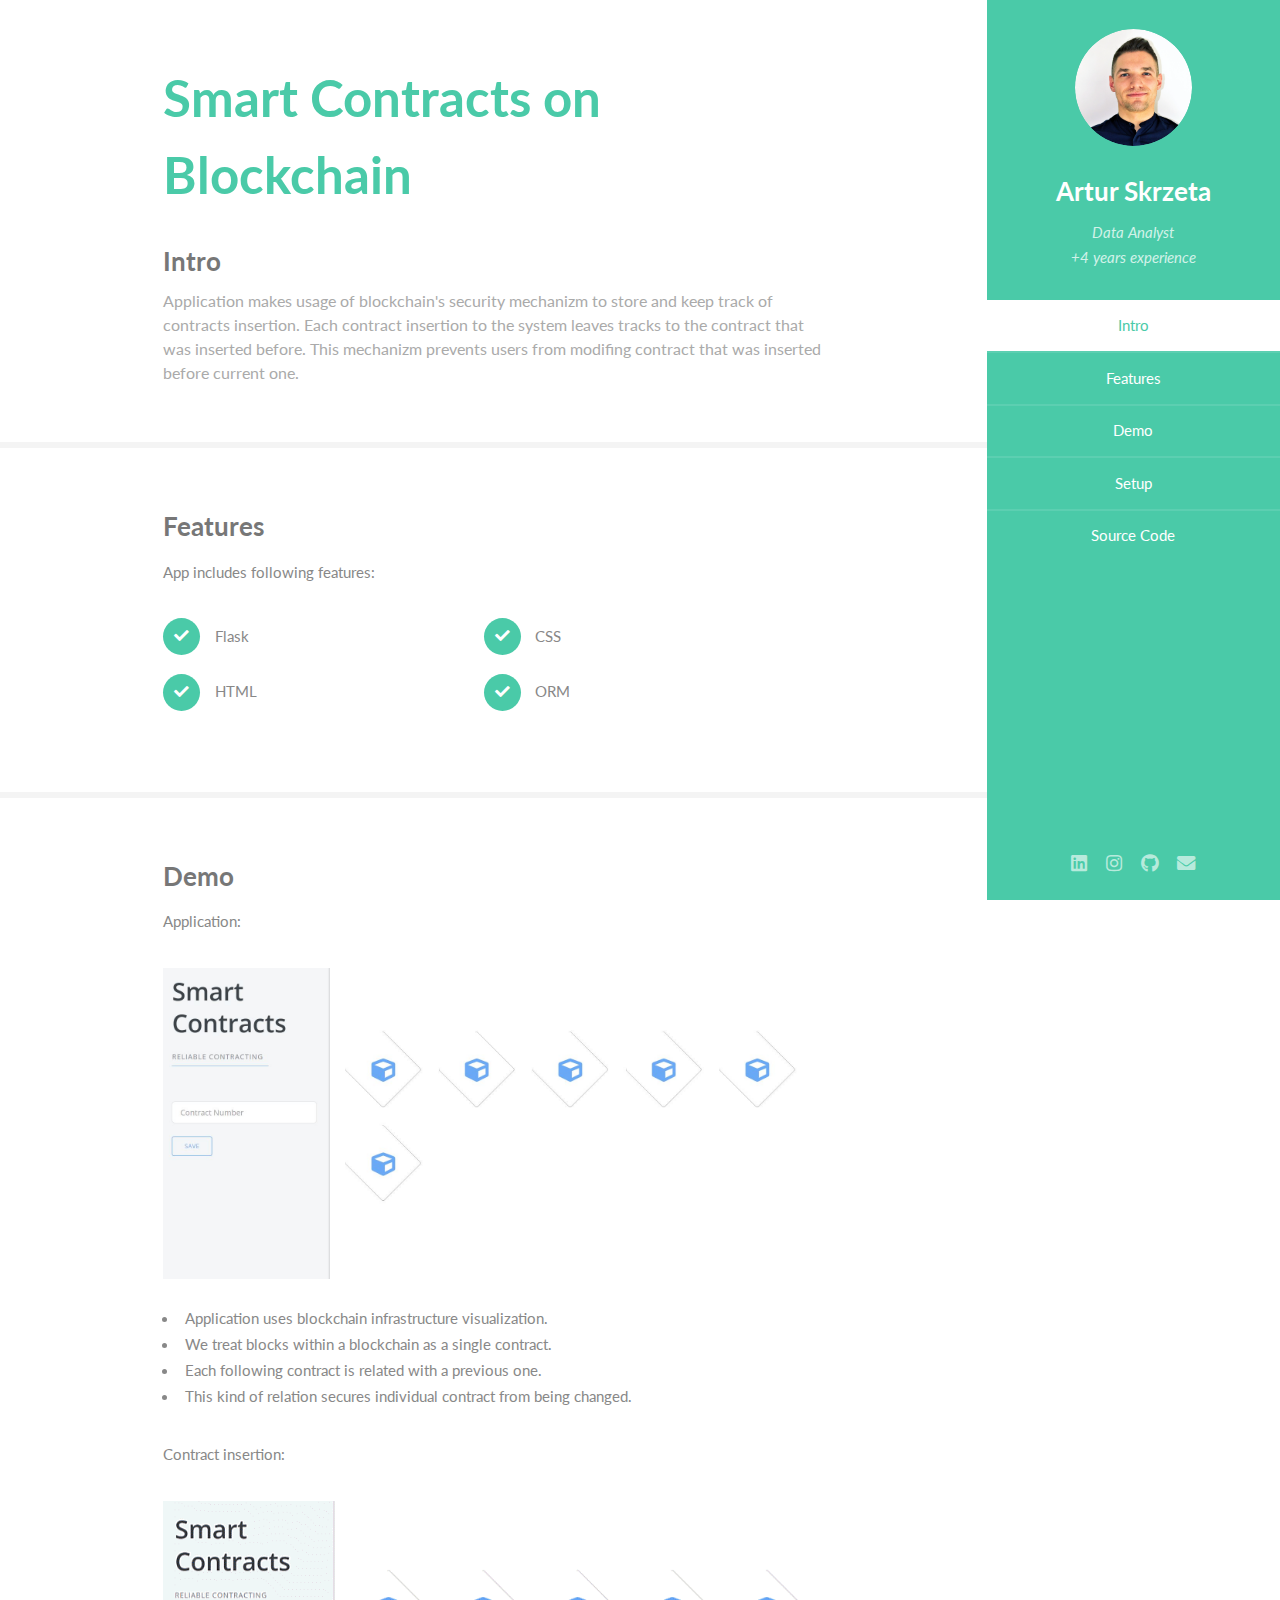
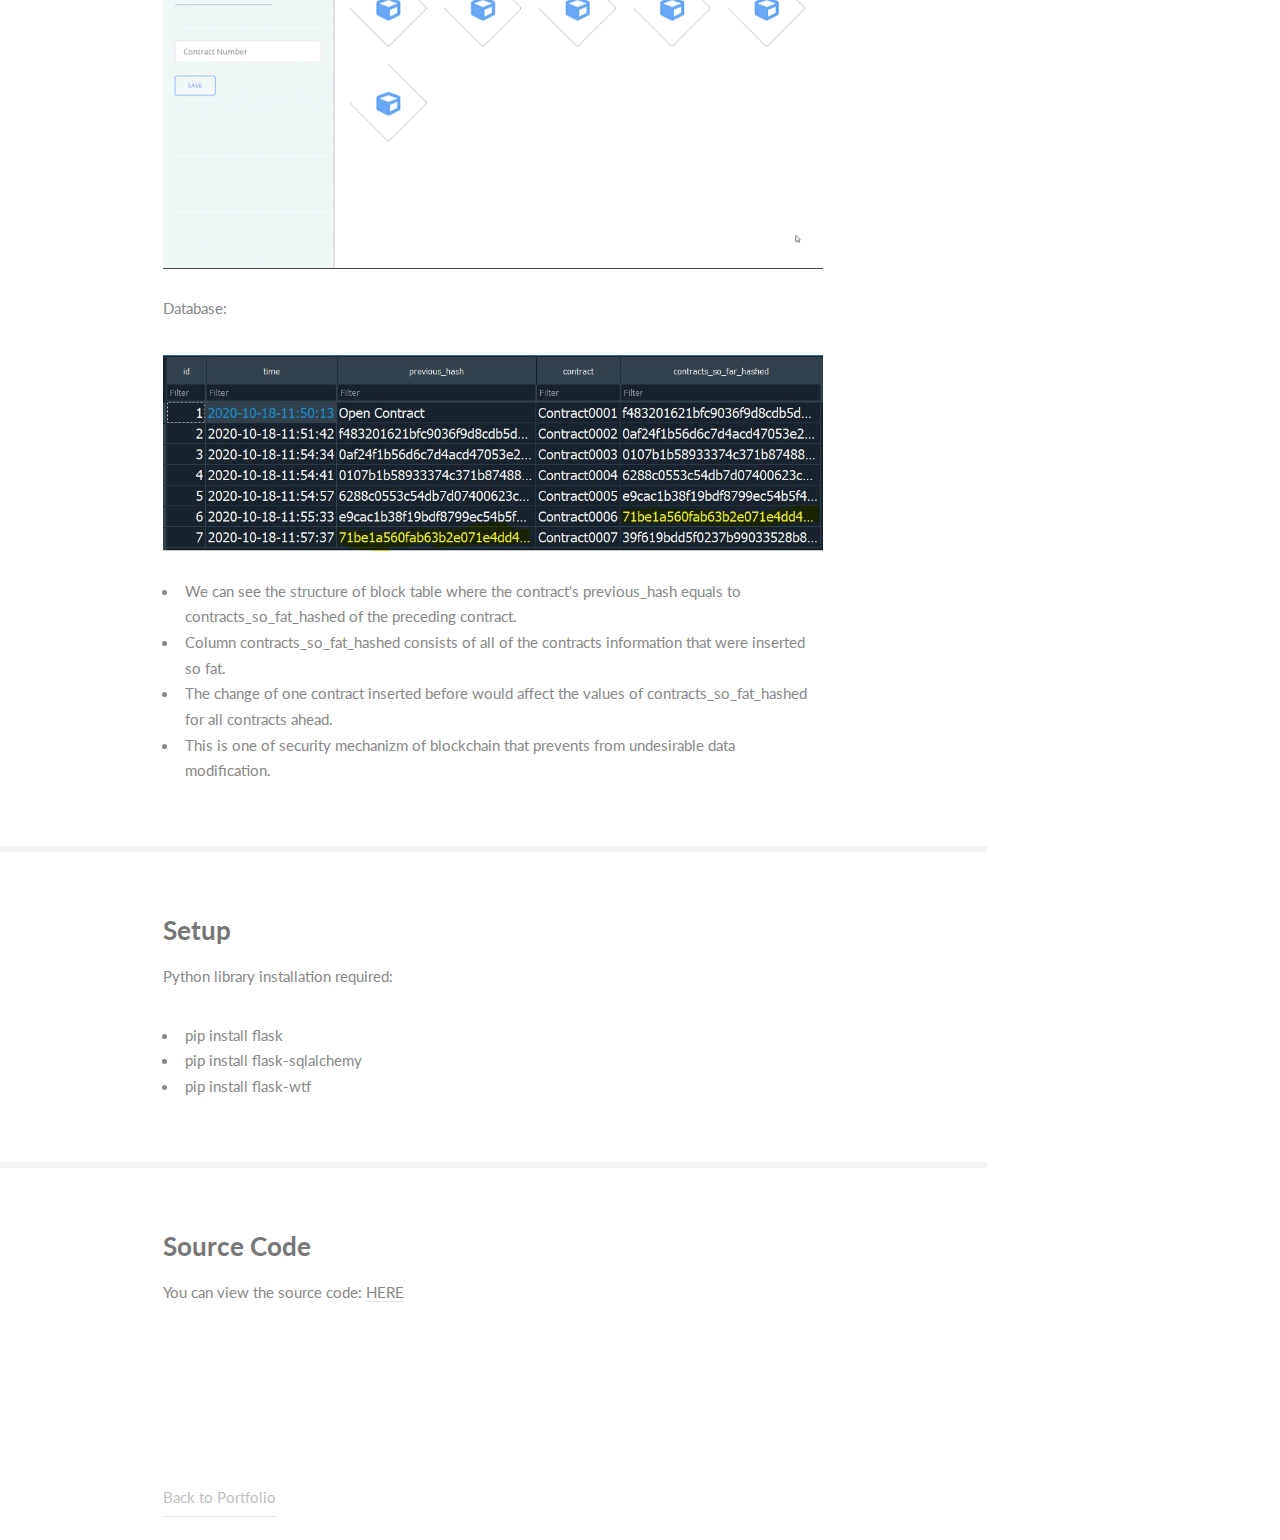
==== commit f90e056e: "Add files via upload" ====
--- a/index.html
+++ b/index.html
@@ -85,6 +85,12 @@
 									<img src="images/blockchain-app.gif" width="780">
 									<p>Database:</p>
 									<img src="images/db.JPG" width="700">
+									<ul>
+										<li>We can see the structure of block table where the contract's previous_hash equals to contracts_so_fat_hashed of the preceding contract.</li>
+										<li>Column contracts_so_fat_hashed consists of all of the contracts information that were inserted so fat.</li>
+										<li>The change of one contract inserted before would affect the values of contracts_so_fat_hashed for all contracts ahead.</li>
+										<li>This is one of security mechanizm of blockchain that prevents from undesirable data modification.</li>
+									</ul>
 								</div>
 							</section>
 
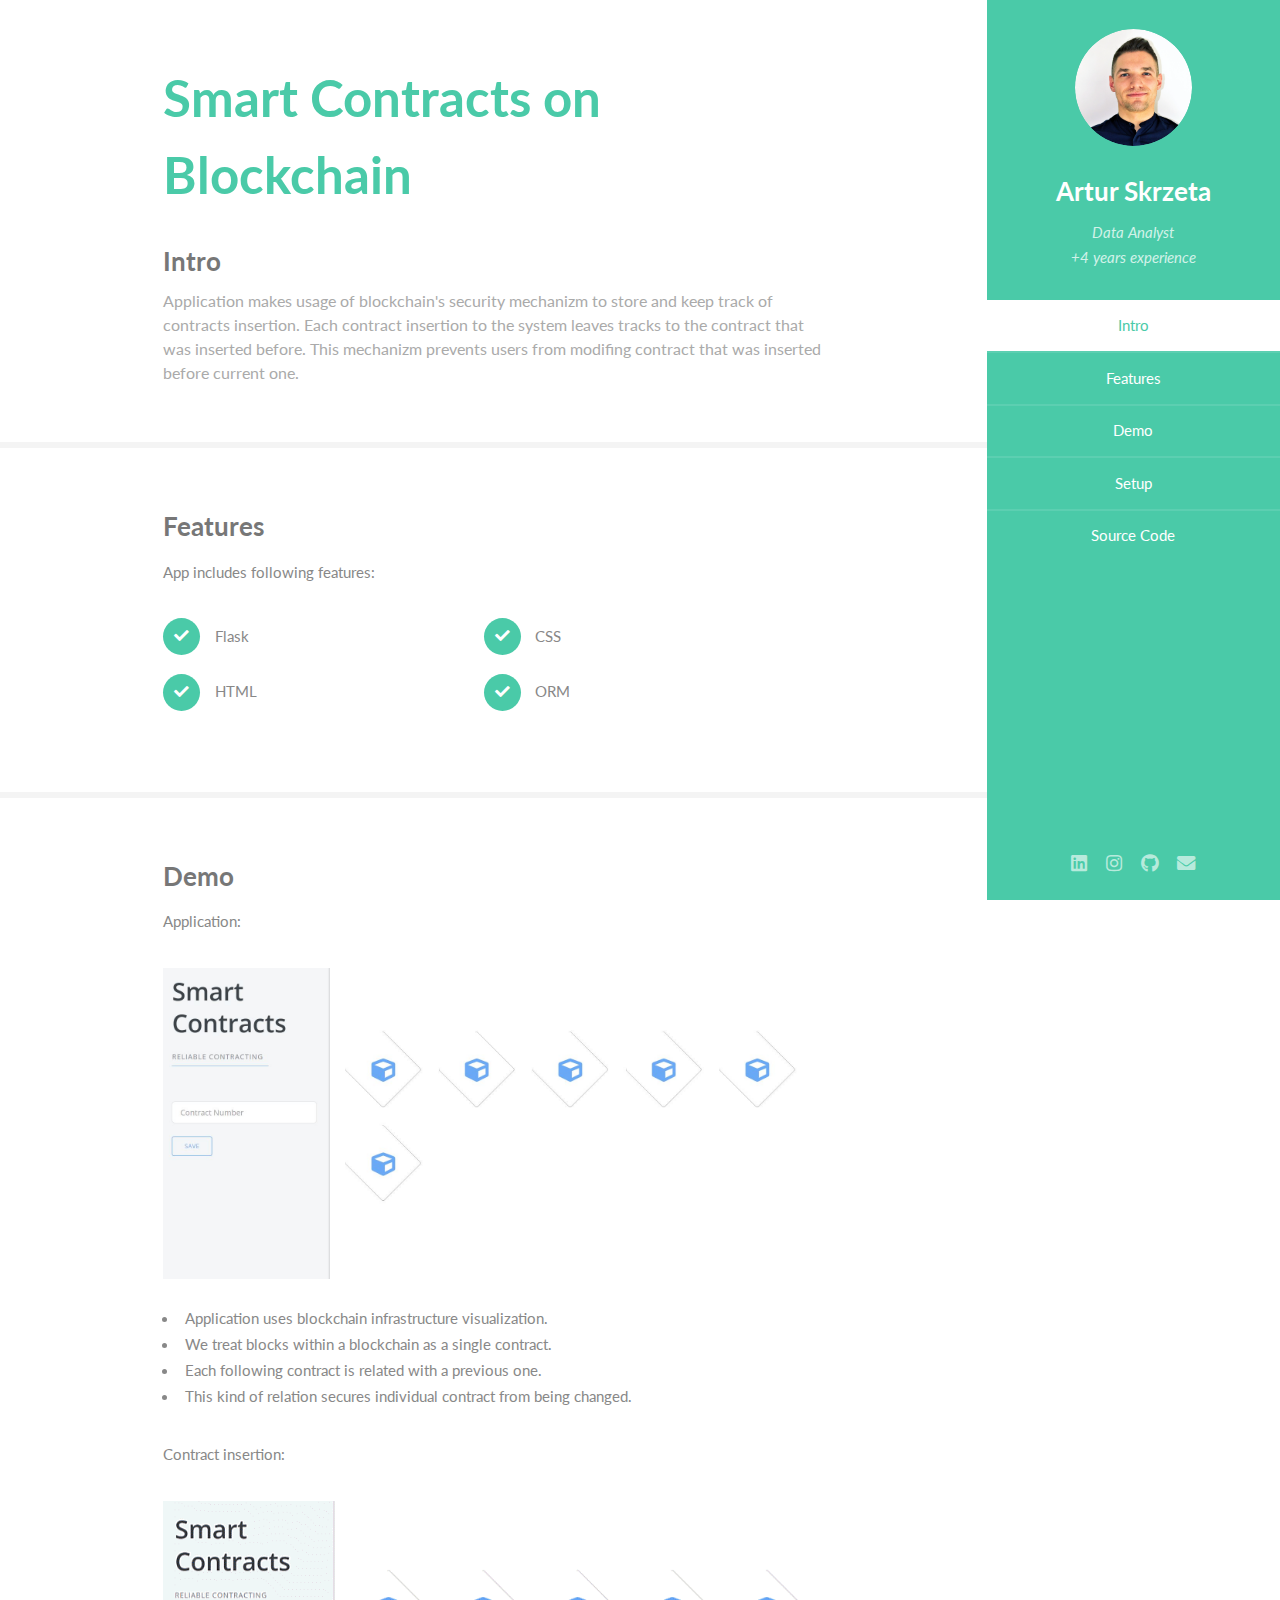
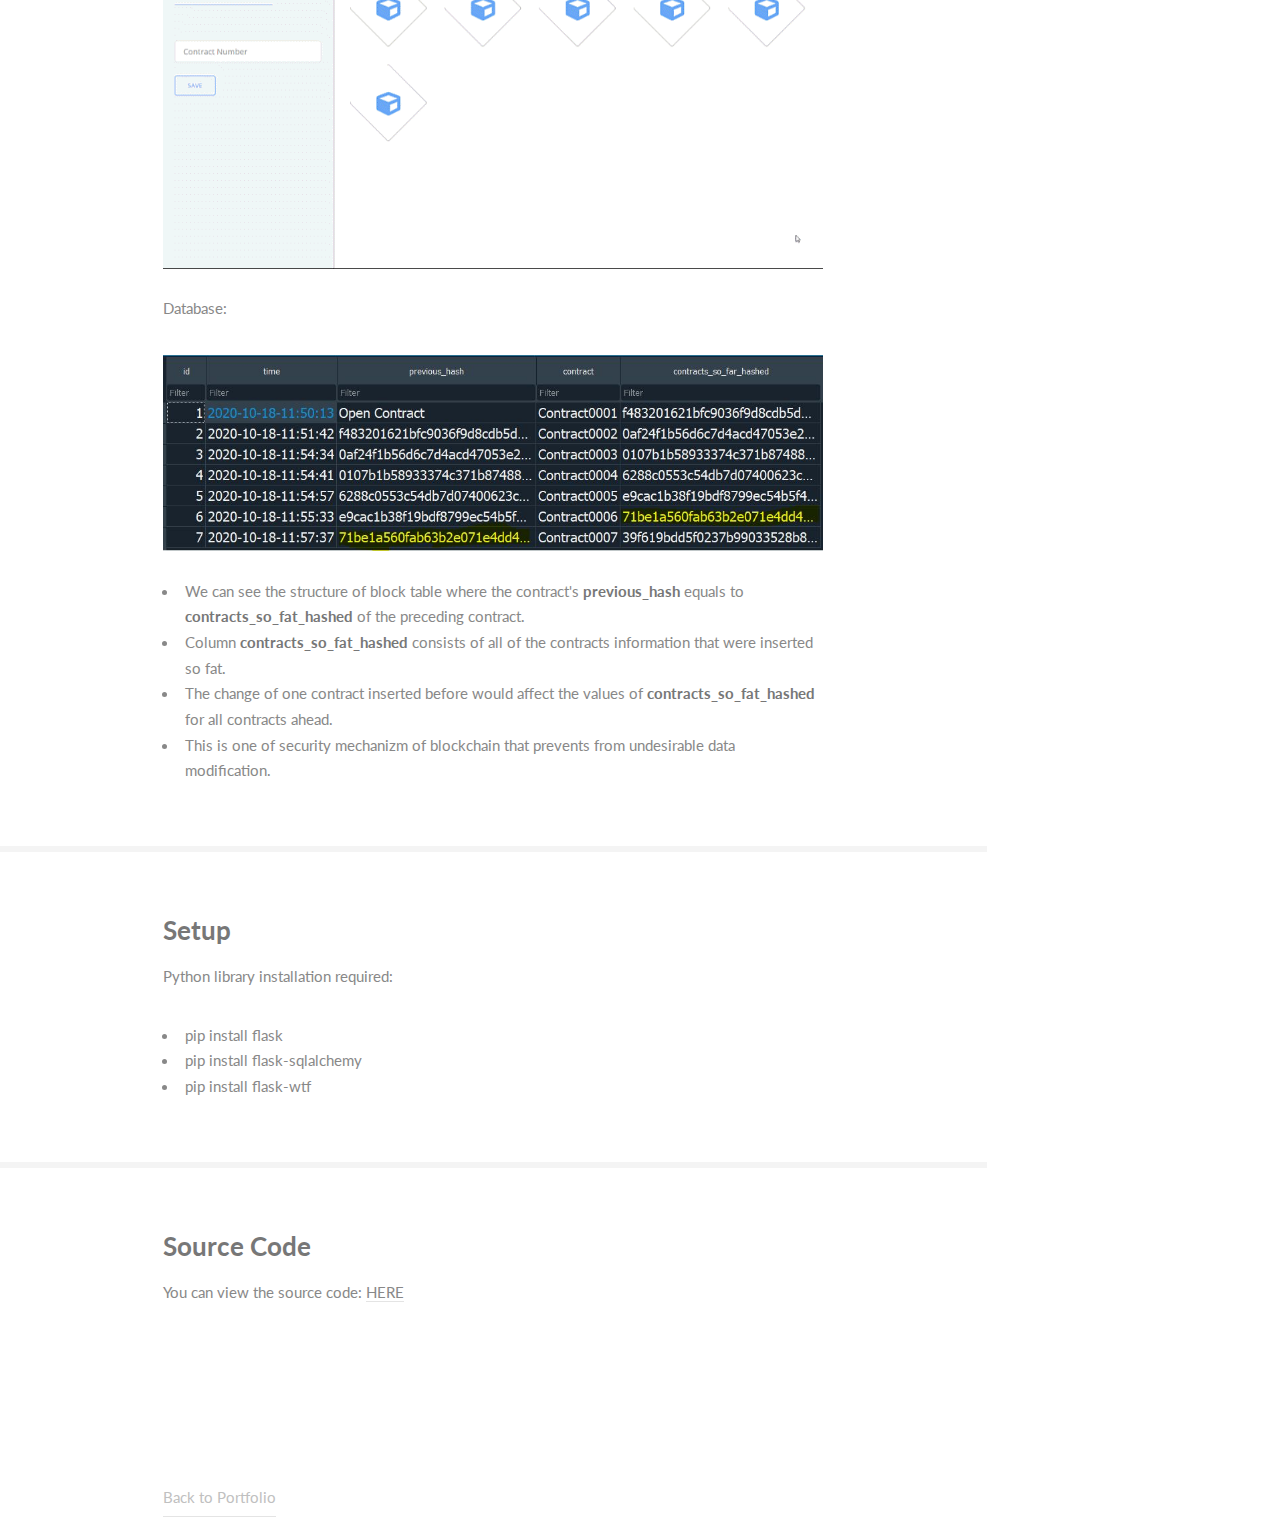
==== commit 9e2c3bf2: "Add files via upload" ====
--- a/index.html
+++ b/index.html
@@ -86,9 +86,9 @@
 									<p>Database:</p>
 									<img src="images/db.JPG" width="700">
 									<ul>
-										<li>We can see the structure of block table where the contract's previous_hash equals to contracts_so_fat_hashed of the preceding contract.</li>
-										<li>Column contracts_so_fat_hashed consists of all of the contracts information that were inserted so fat.</li>
-										<li>The change of one contract inserted before would affect the values of contracts_so_fat_hashed for all contracts ahead.</li>
+										<li>We can see the structure of block table where the contract's <b>previous_hash</b> equals to <b>contracts_so_fat_hashed</b> of the preceding contract.</li>
+										<li>Column <b>contracts_so_fat_hashed</b> consists of all of the contracts information that were inserted so fat.</li>
+										<li>The change of one contract inserted before would affect the values of <b>contracts_so_fat_hashed</b> for all contracts ahead.</li>
 										<li>This is one of security mechanizm of blockchain that prevents from undesirable data modification.</li>
 									</ul>
 								</div>
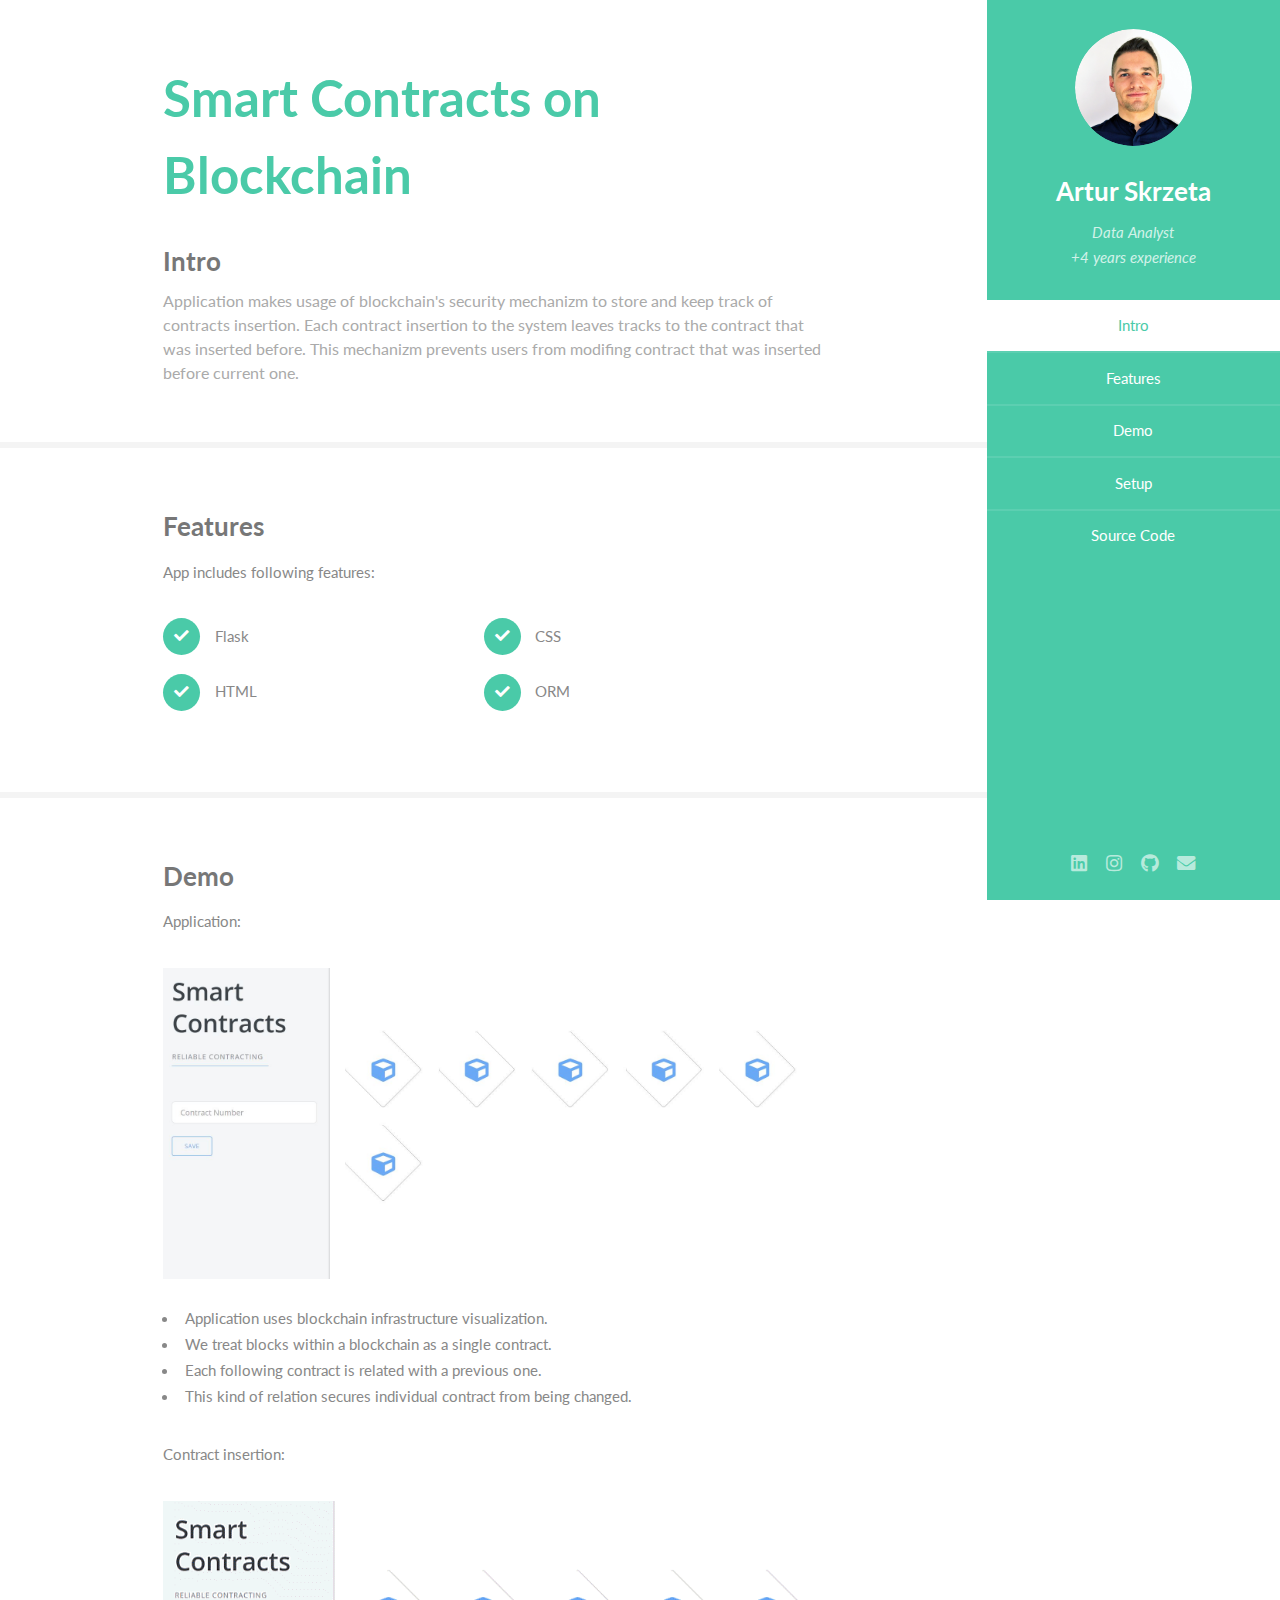
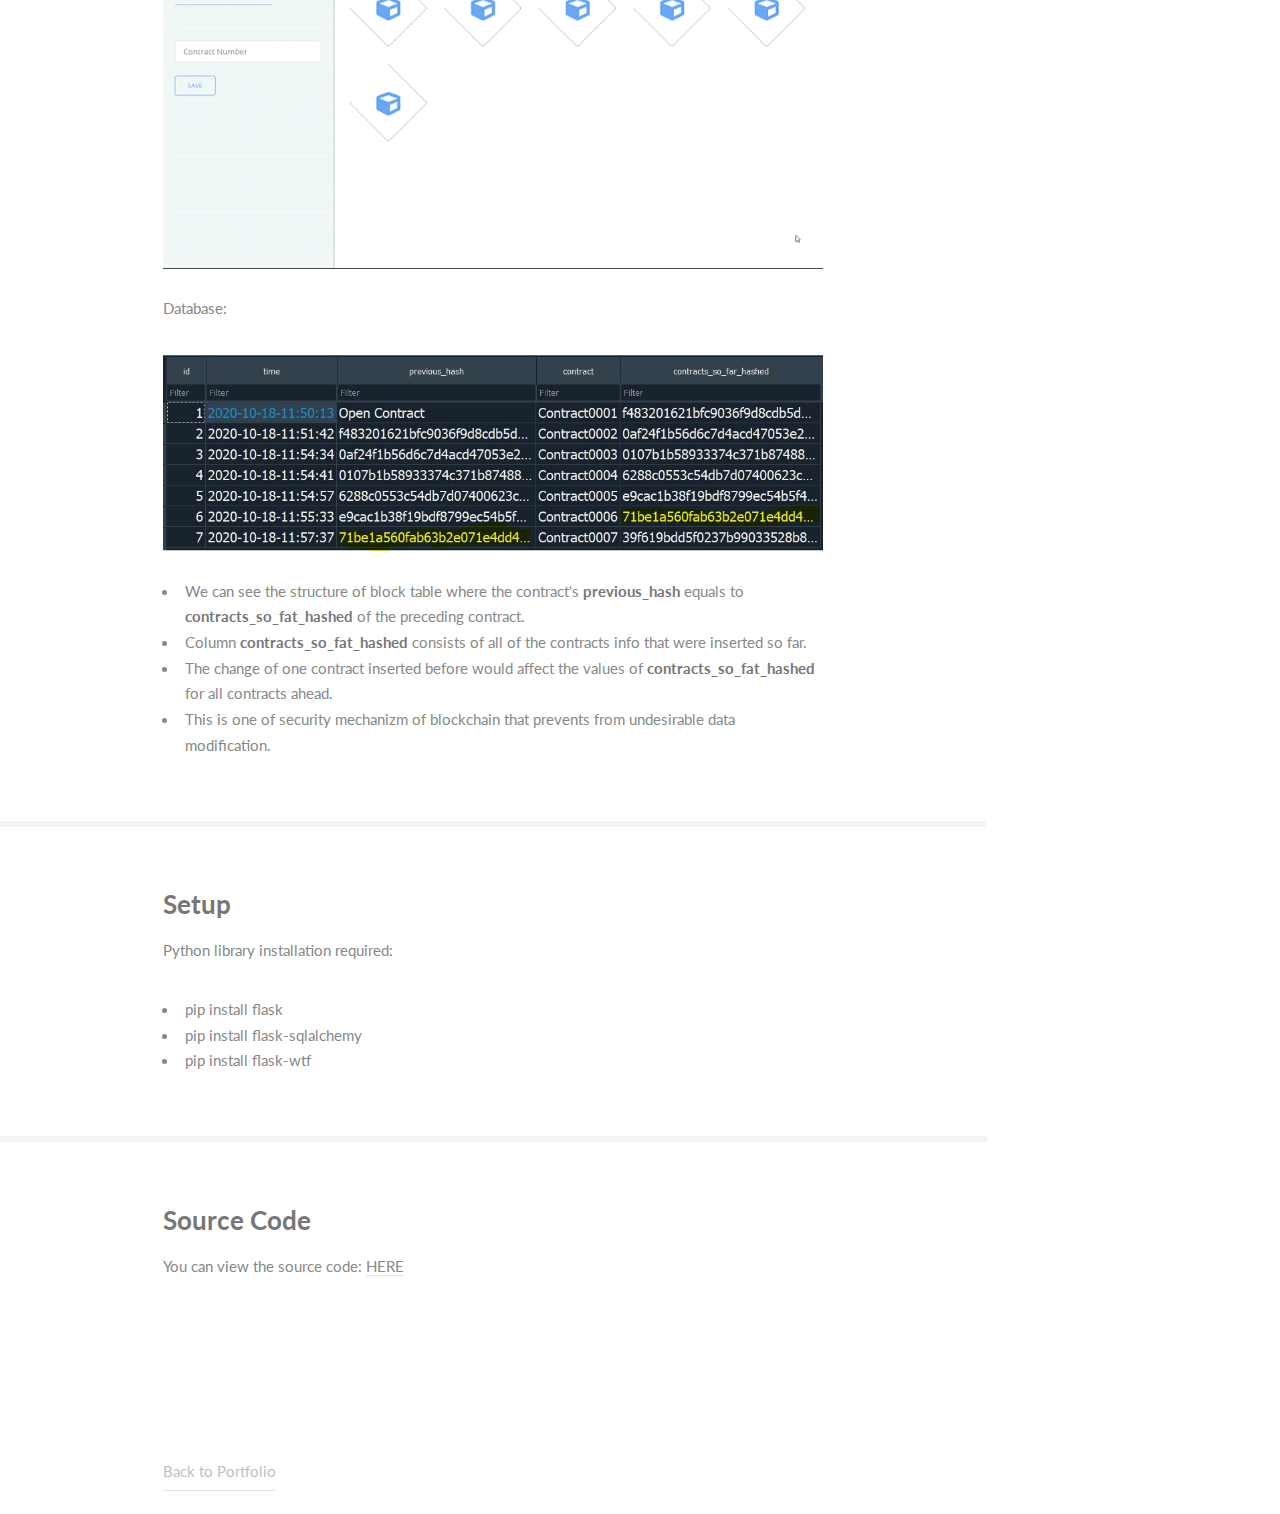
==== commit 2c72a3c6: "Add files via upload" ====
--- a/index.html
+++ b/index.html
@@ -87,7 +87,7 @@
 									<img src="images/db.JPG" width="700">
 									<ul>
 										<li>We can see the structure of block table where the contract's <b>previous_hash</b> equals to <b>contracts_so_fat_hashed</b> of the preceding contract.</li>
-										<li>Column <b>contracts_so_fat_hashed</b> consists of all of the contracts information that were inserted so fat.</li>
+										<li>Column <b>contracts_so_fat_hashed</b> consists of all of the contracts info that were inserted so far.</li>
 										<li>The change of one contract inserted before would affect the values of <b>contracts_so_fat_hashed</b> for all contracts ahead.</li>
 										<li>This is one of security mechanizm of blockchain that prevents from undesirable data modification.</li>
 									</ul>
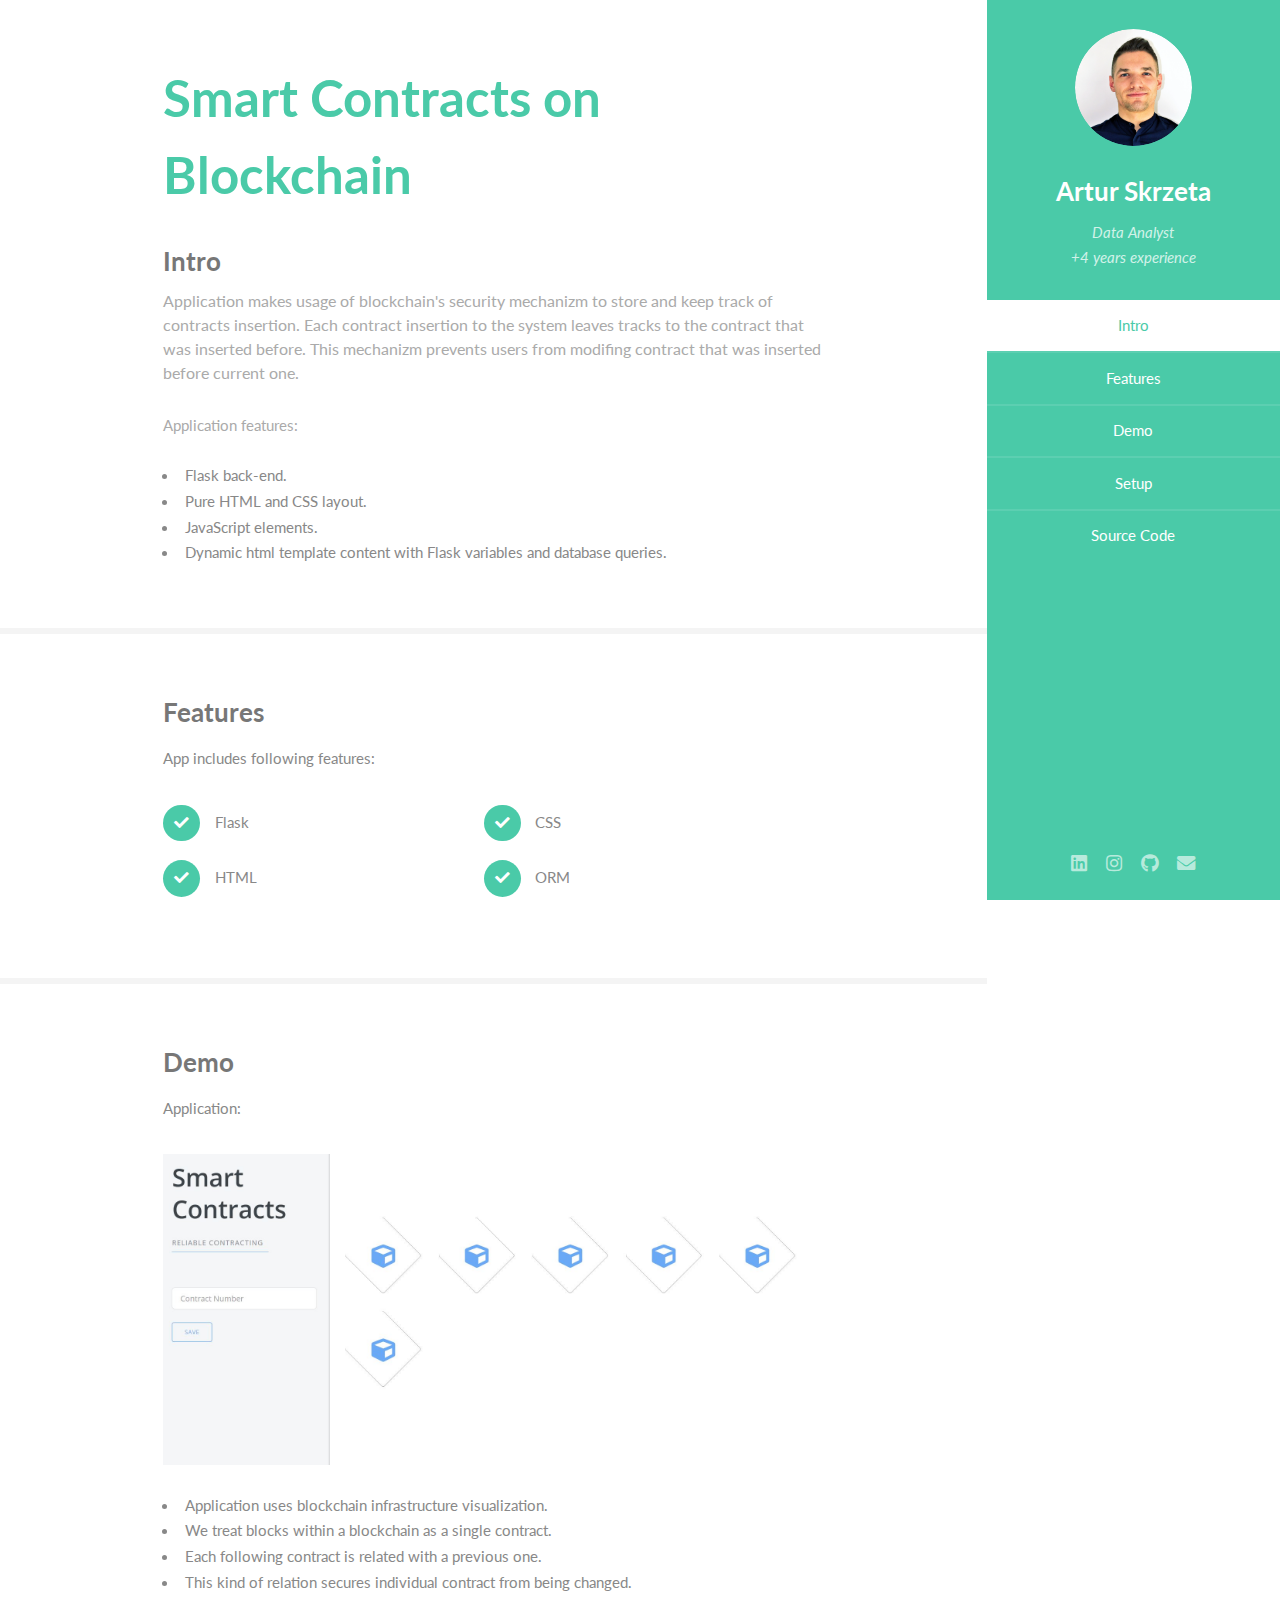
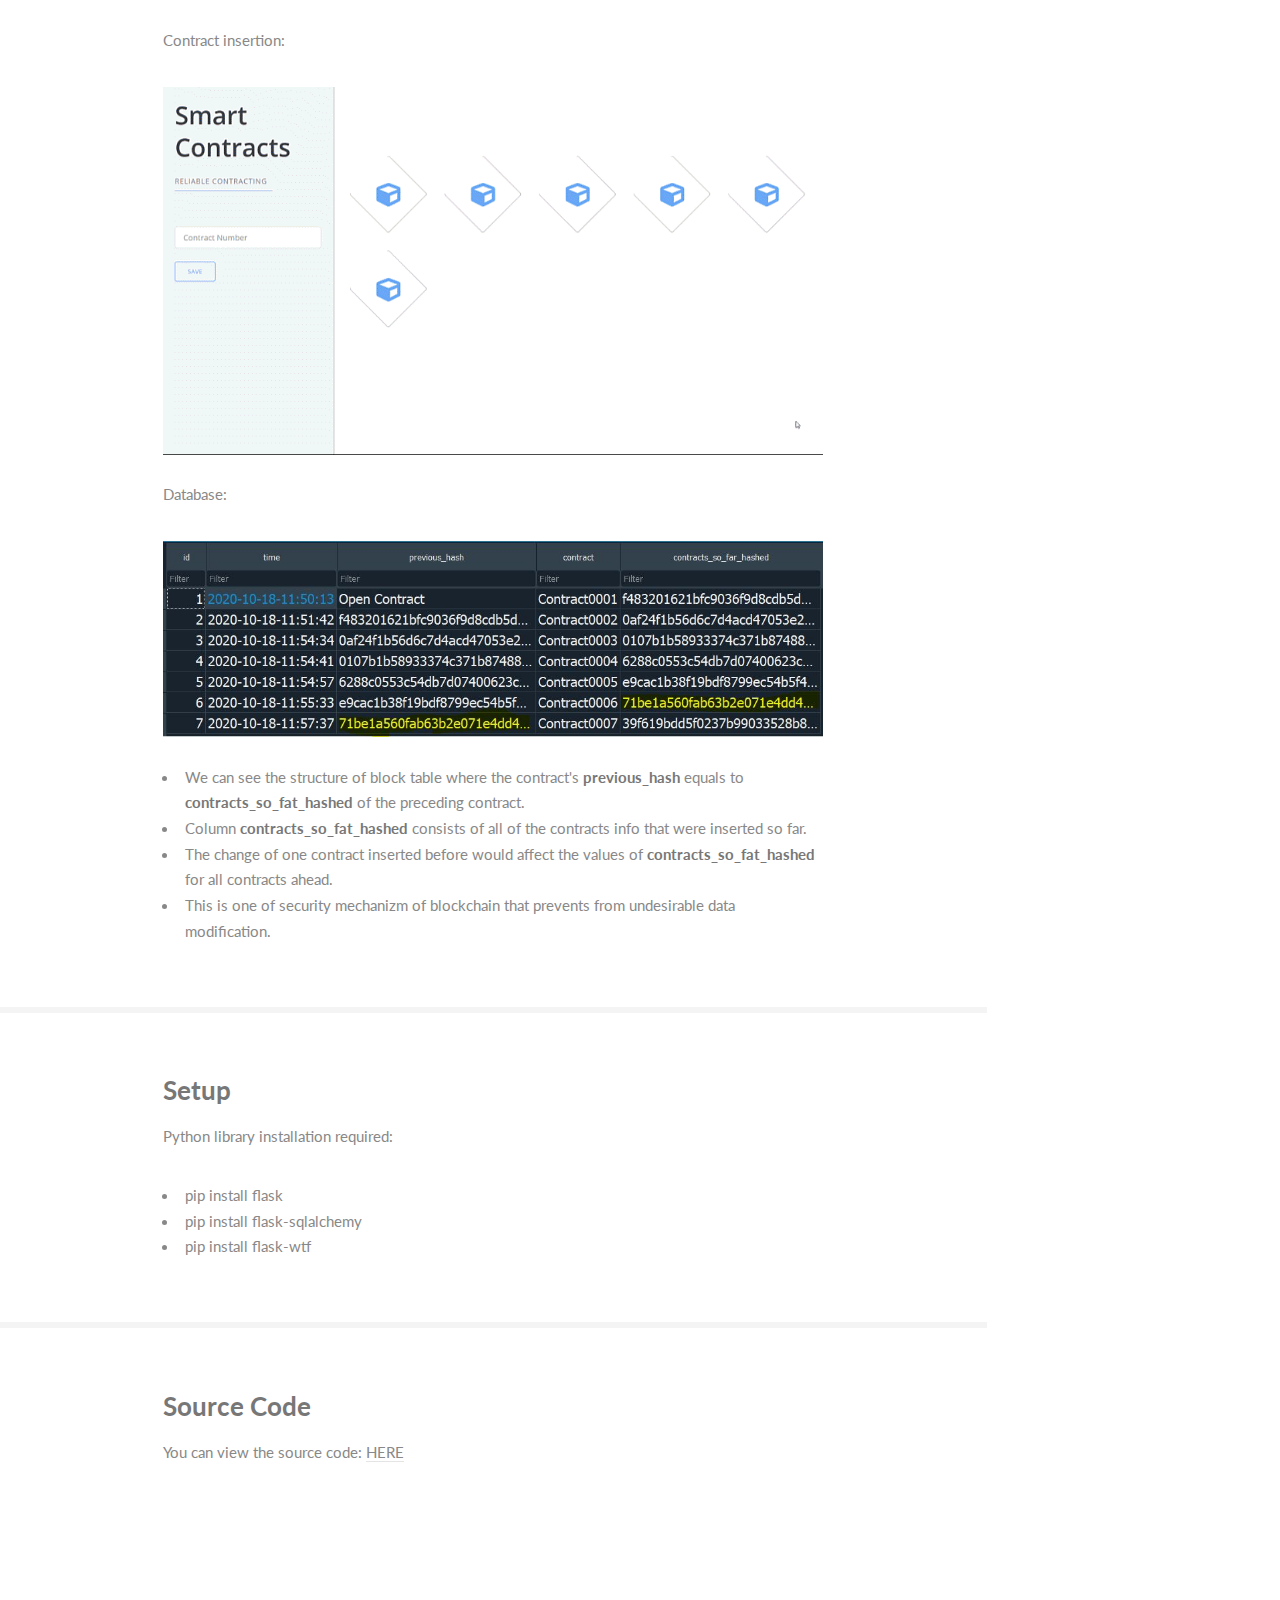
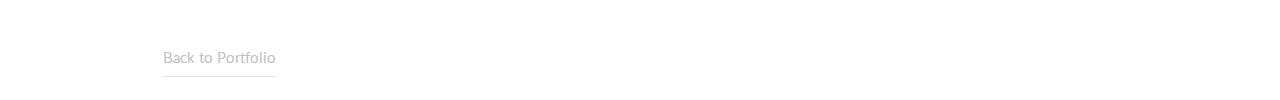
==== commit 90139d78: "Add files via upload" ====
--- a/index.html
+++ b/index.html
@@ -51,6 +51,13 @@
 										<p>Application makes usage of blockchain's security mechanizm to store and keep track of contracts insertion.
 											Each contract insertion to the system leaves tracks to the contract that was inserted before.
 											This mechanizm prevents users from modifing contract that was inserted before current one.</p>
+										<p>Application features:</p>
+										<ul>
+											<li>Flask back-end.</li>
+											<li>Pure HTML and CSS layout.</li>
+											<li>JavaScript elements.</li>
+											<li>Dynamic html template content with Flask variables and database queries.</li>
+										<ul>
 									</header>
 								</div>
 							</section>
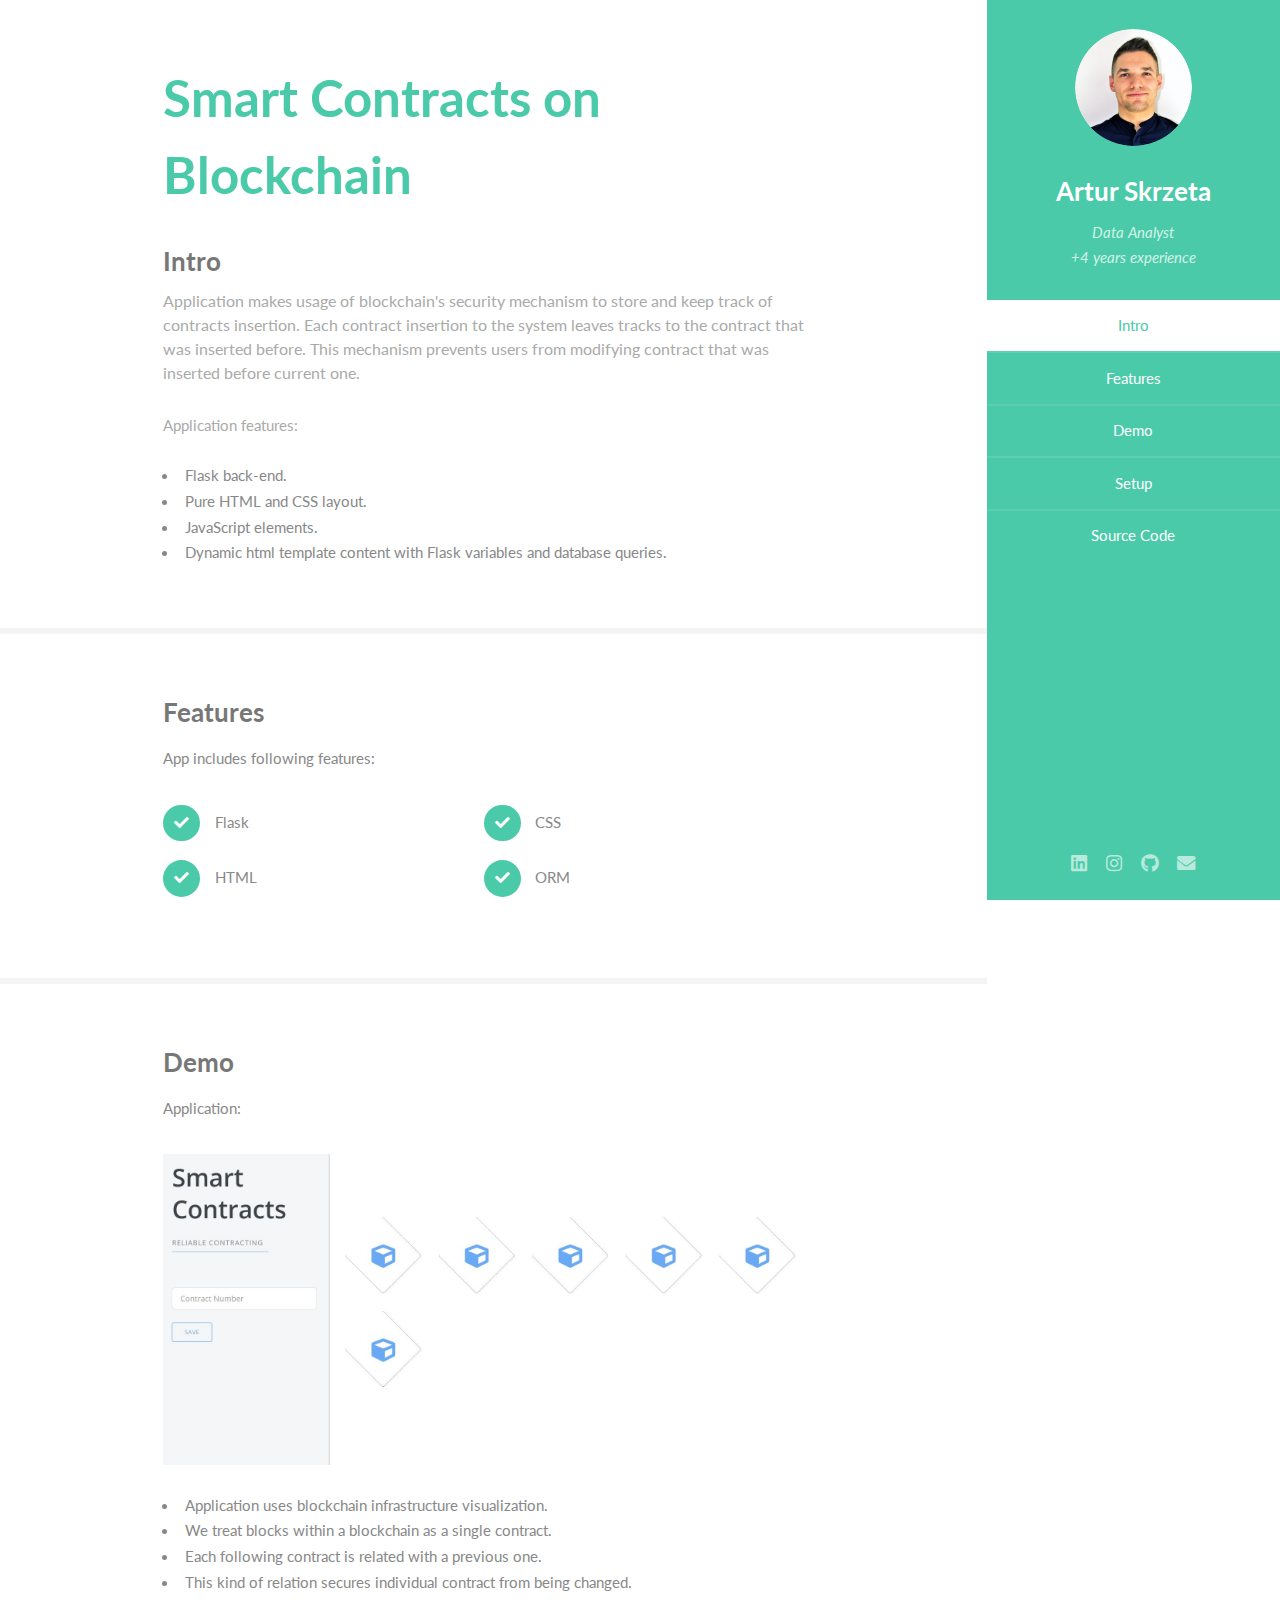
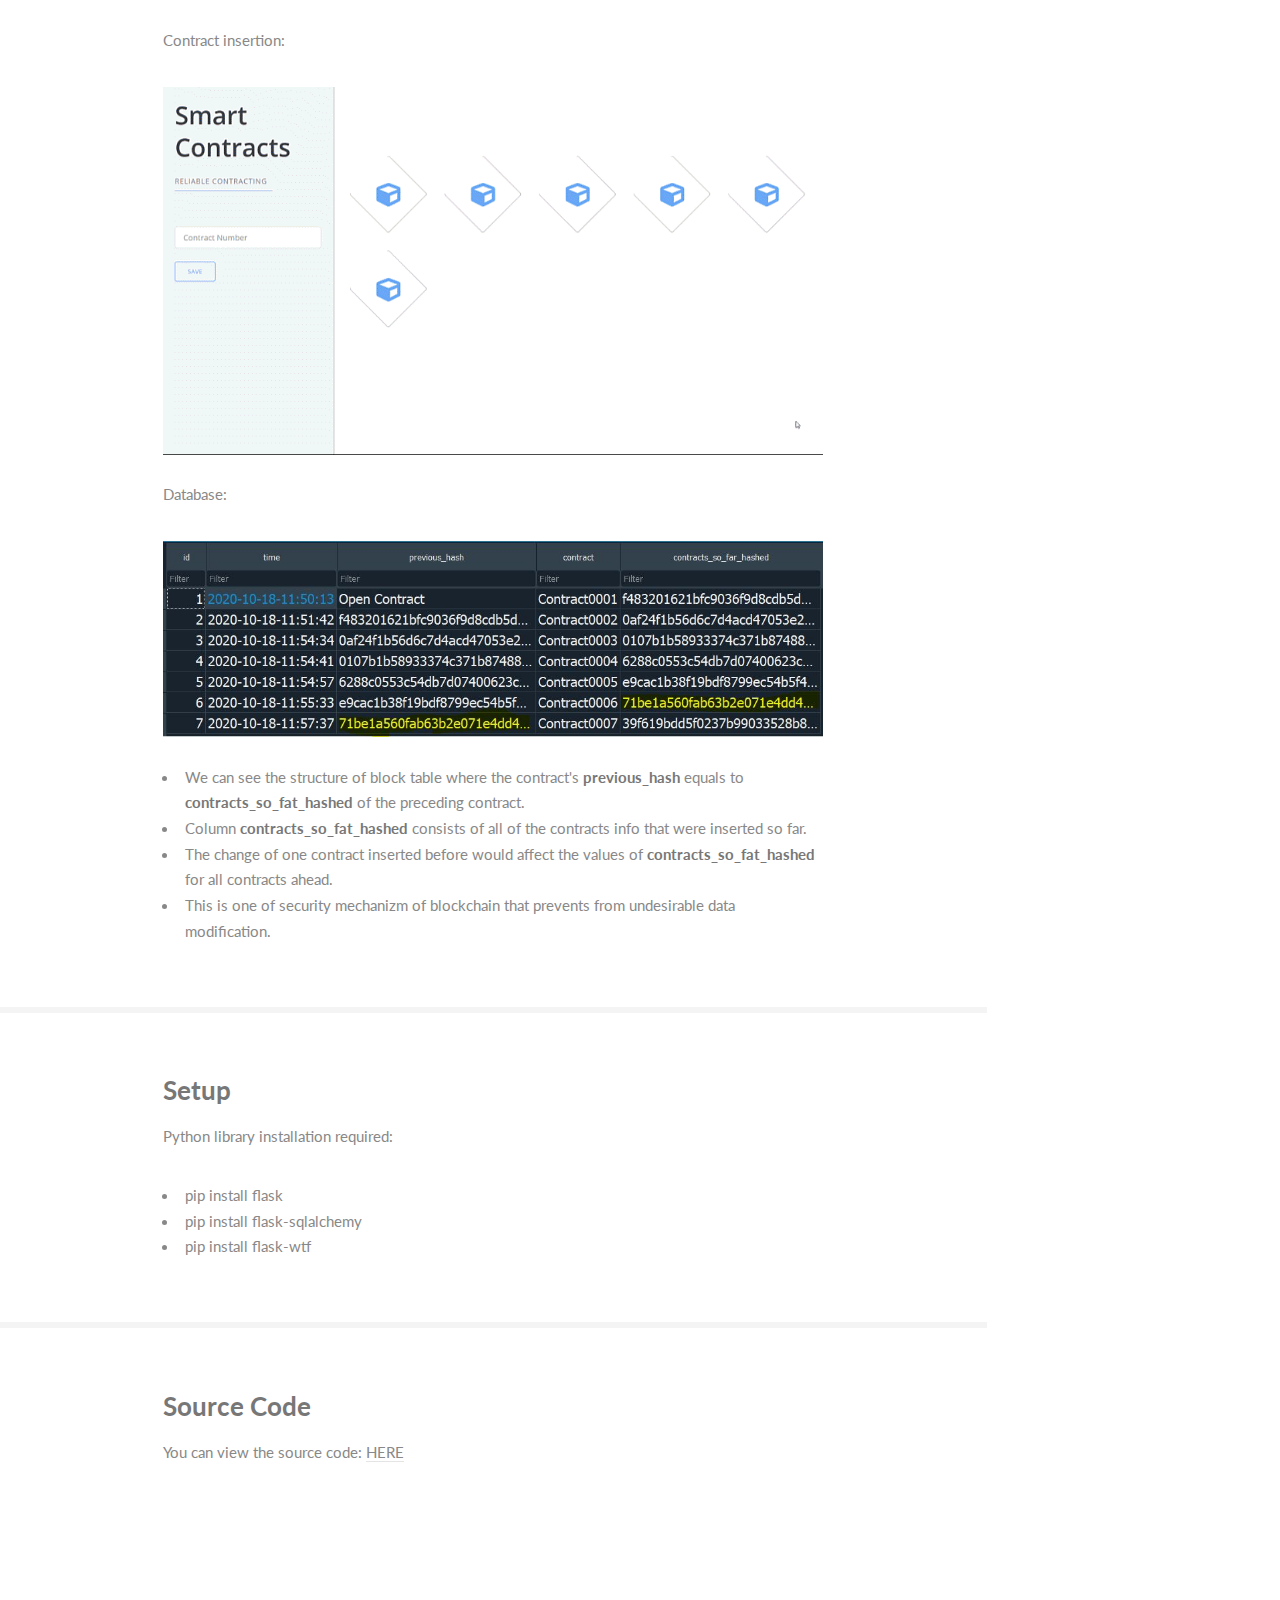
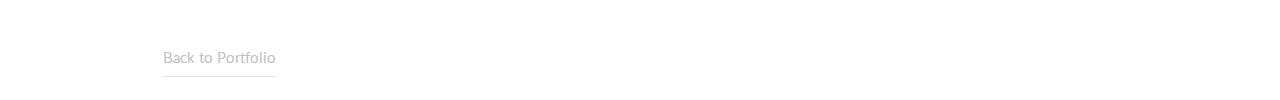
==== commit d3bf7929: "Add files via upload" ====
--- a/index.html
+++ b/index.html
@@ -48,9 +48,9 @@
 									<header class="major">
 										<h2>Smart Contracts on Blockchain</h2>
 										<h3>Intro</h3>
-										<p>Application makes usage of blockchain's security mechanizm to store and keep track of contracts insertion.
+										<p>Application makes usage of blockchain's security mechanism to store and keep track of contracts insertion.
 											Each contract insertion to the system leaves tracks to the contract that was inserted before.
-											This mechanizm prevents users from modifing contract that was inserted before current one.</p>
+											This mechanism prevents users from modifying contract that was inserted before current one.</p>
 										<p>Application features:</p>
 										<ul>
 											<li>Flask back-end.</li>
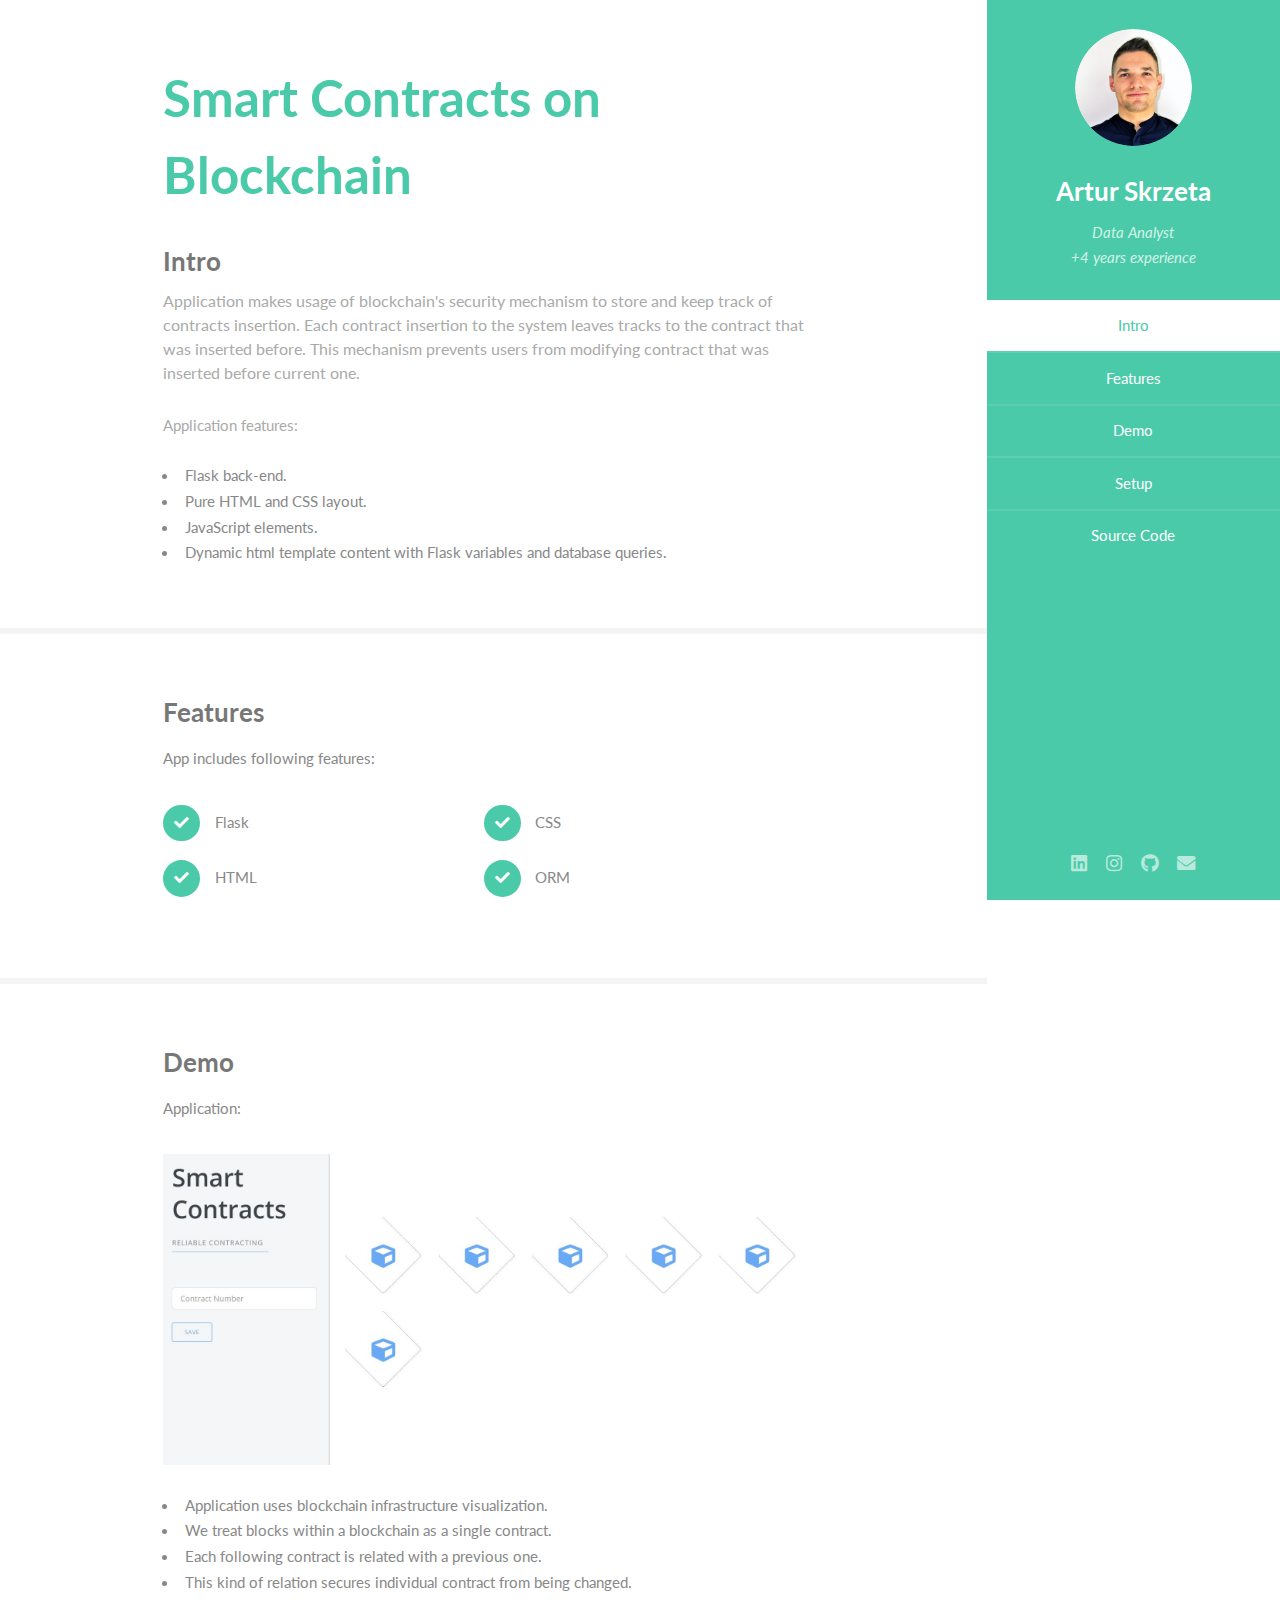
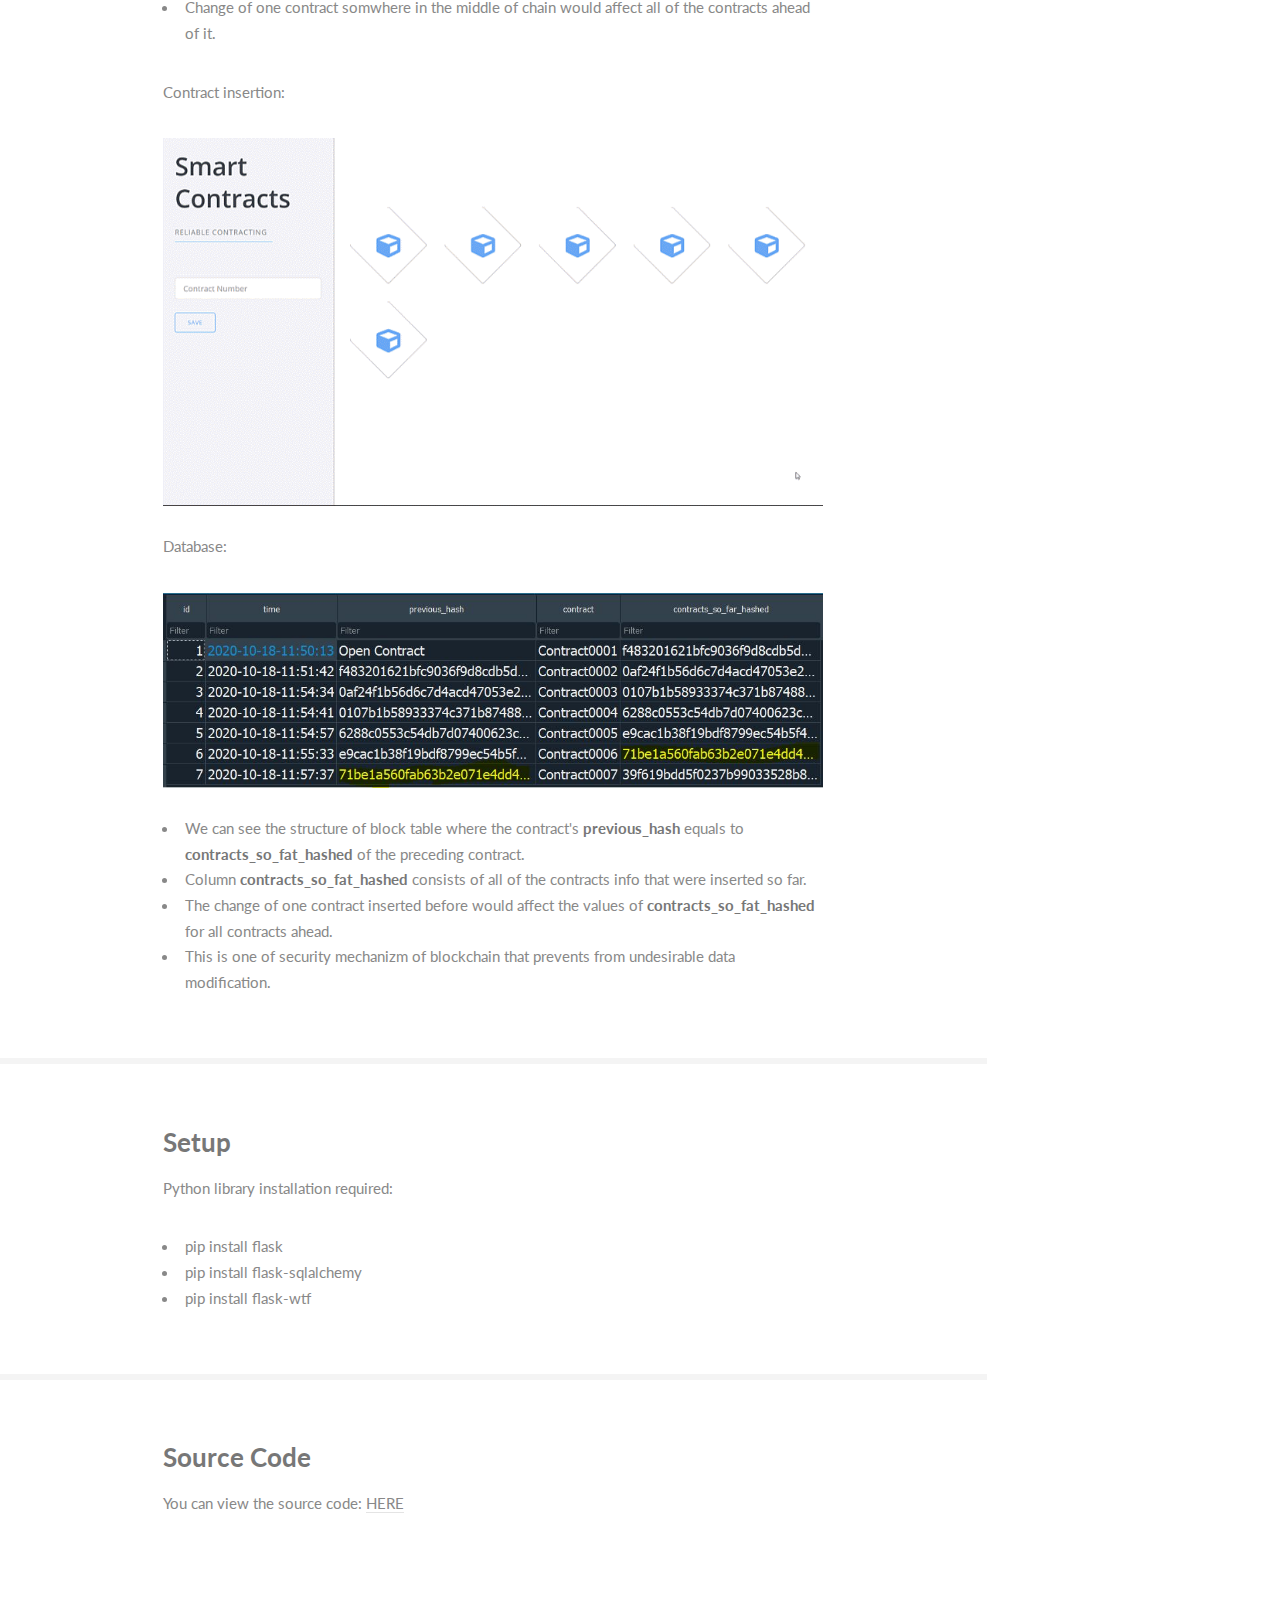
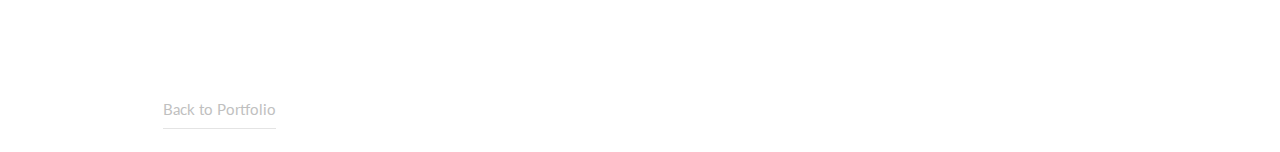
==== commit f936134e: "Add files via upload" ====
--- a/index.html
+++ b/index.html
@@ -87,6 +87,7 @@
 										<li>We treat blocks within a blockchain as a single contract.</li>
 										<li>Each following contract is related with a previous one.</li>
 										<li>This kind of relation secures individual contract from being changed.</li>
+										<li>Change of one contract somwhere in the middle of chain would affect all of the contracts ahead of it.</li>
 									</ul>
 									<p>Contract insertion:</p>
 									<img src="images/blockchain-app.gif" width="780">
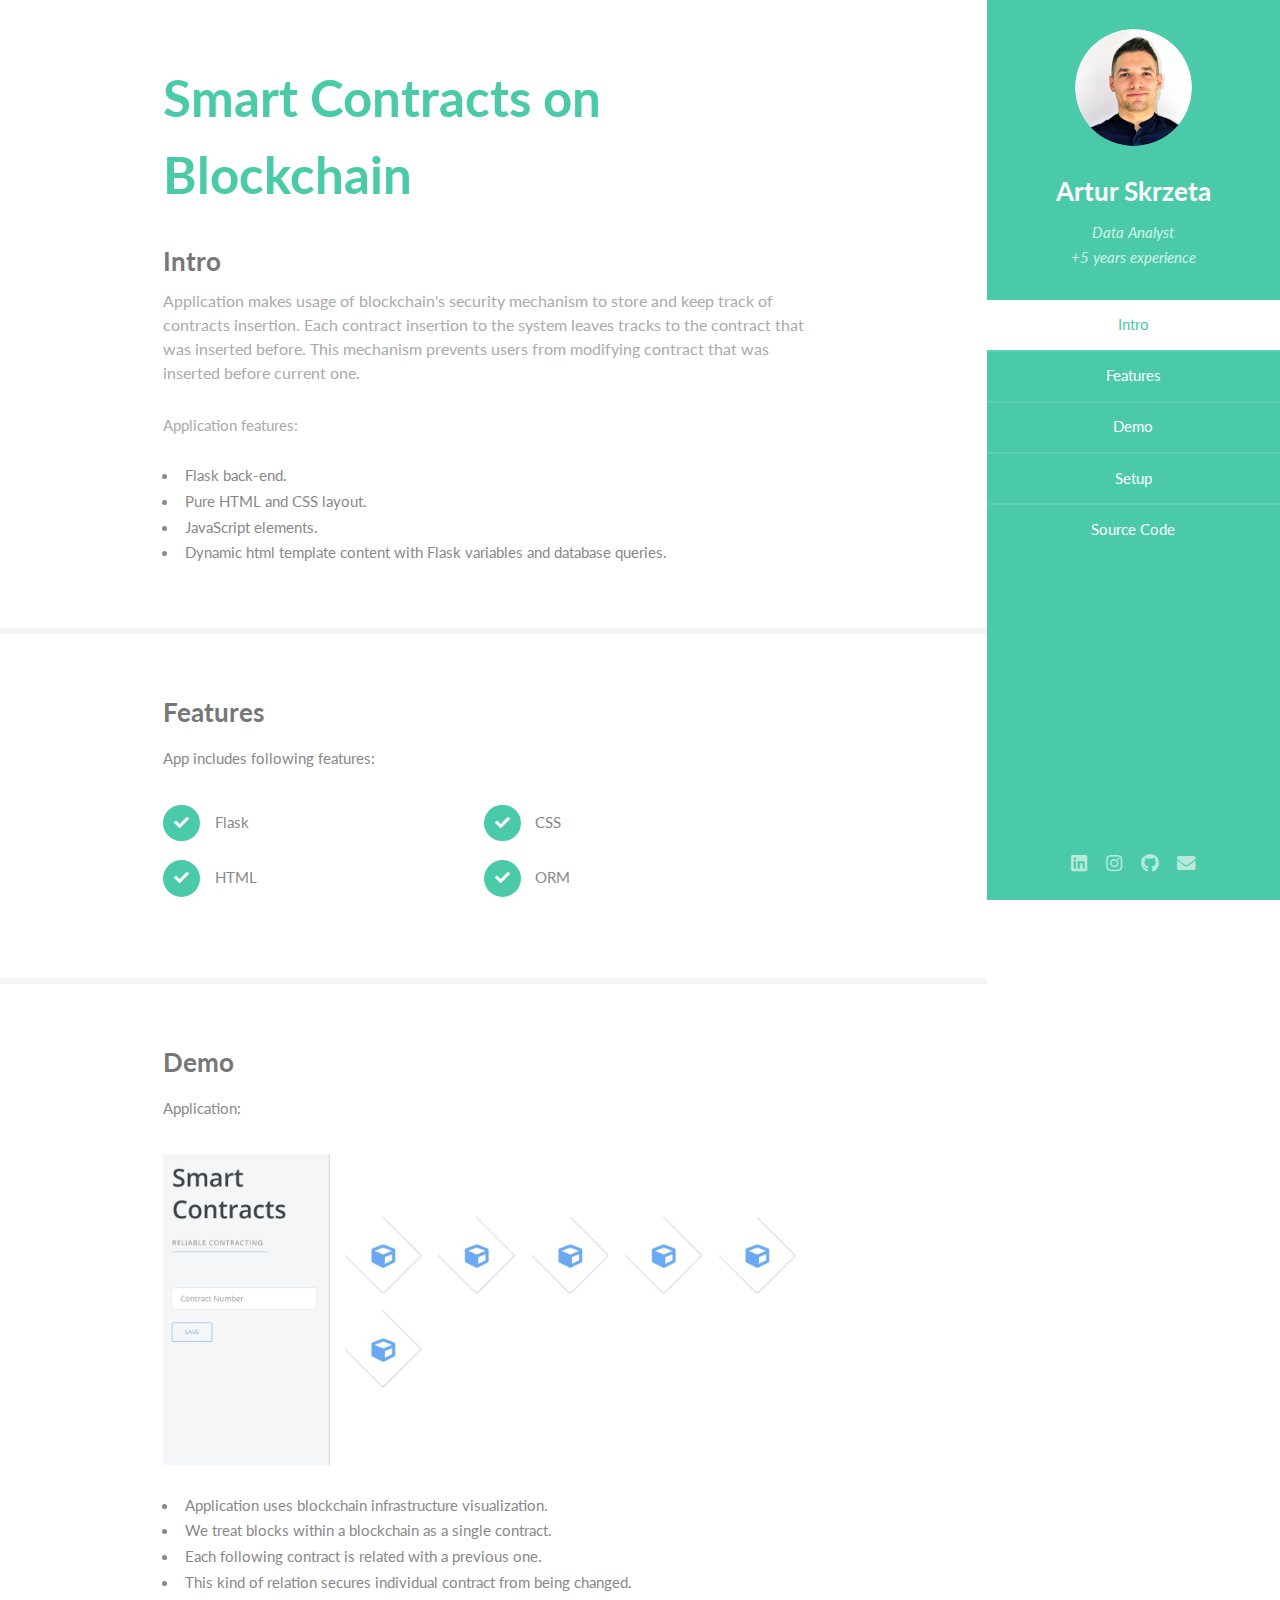
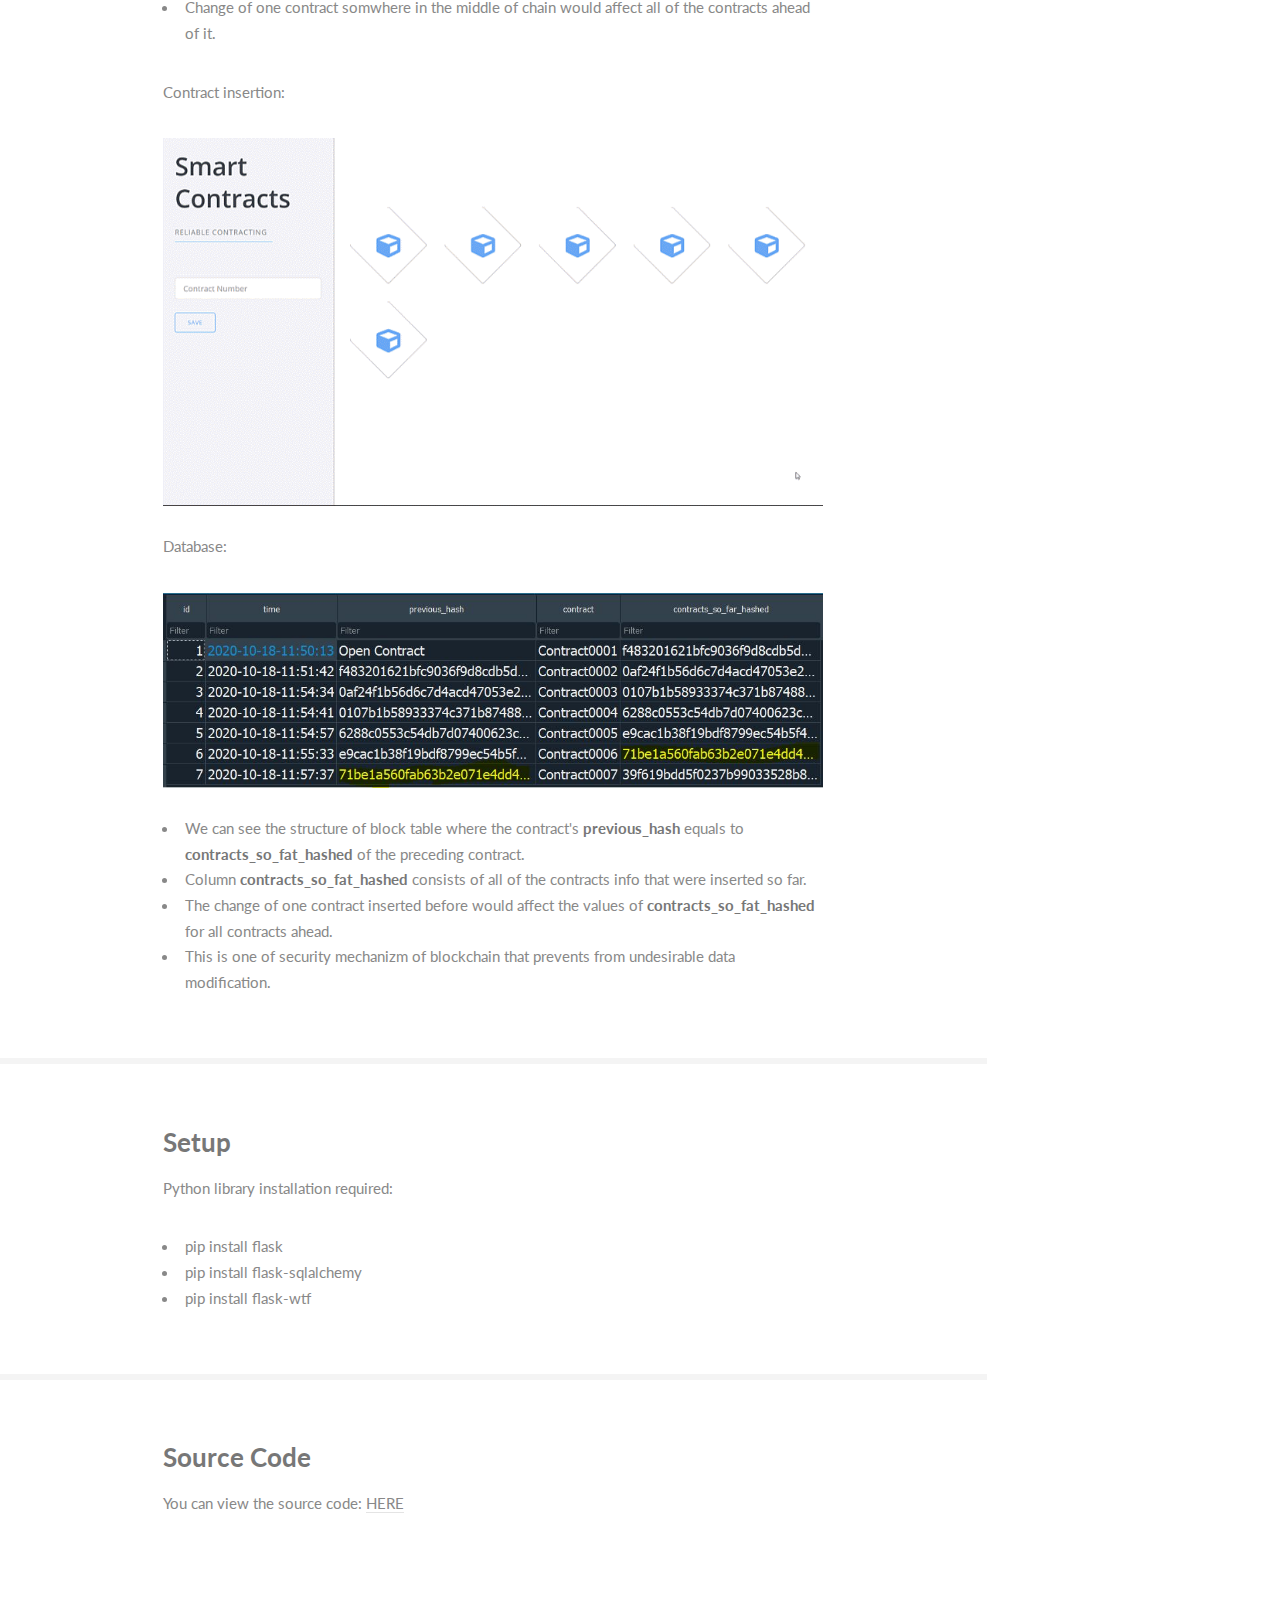
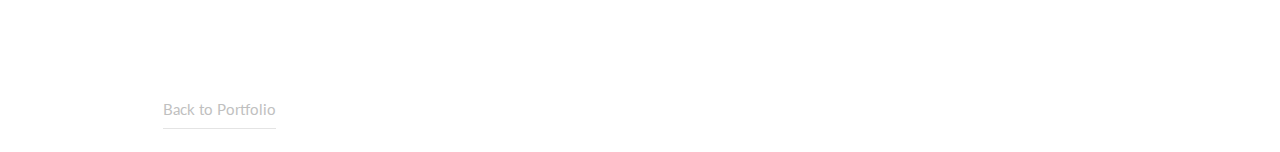
==== commit 0bdb3717: "Update index.html" ====
--- a/index.html
+++ b/index.html
@@ -15,7 +15,7 @@
 					<span class="image avatar"><a href="https://arturskrzeta.github.io/"><img src="images/avatar.png" alt="" style="margin-bottom:0px;"/></a></span>
 					<h1 id="logo"><a href="https://arturskrzeta.github.io/">Artur Skrzeta</a></h1>
 					<p>Data Analyst<br />
-					+4 years experience</p>
+					+5 years experience</p>
 				</header>
 				<nav id="nav">
 					<ul>
--- a/assets/css/main.css
+++ b/assets/css/main.css
@@ -206,7 +206,7 @@
 	}
 
 	code {
-		background: #555;
+		background: #628388;
 		border-radius: 5px;
 		color: #fff;
 		font-family: "Source Code Pro", monospace;
@@ -217,16 +217,21 @@
 
 	pre {
 		font-family: "Source Code Pro", monospace;
-		font-size: 0.9em;
-		margin: 0 0 2.25em 0;
+		font-size: 0.7em;
+		line-height: 1.6em;
+		color: white;
+		margin: 1em 0 0.5em 0;
+		padding: 0.5em 0 0.5em 1em;
+		background: #223639;
+		border-radius: 5px;
 	}
 
 		pre code {
 			-webkit-overflow-scrolling: touch;
-			display: block;
-			line-height: 1.5em;
+			display: inline-block;
 			overflow-x: auto;
-			padding: 1em 1.5em;
+			border-radius: 0;
+			line-height: 0.5em;
 		}
 
 	.align-left {
@@ -2482,6 +2487,9 @@
 		width: 100%;
 	}
 
+td {
+  width: 25% ;
+}
 		table tbody tr {
 			border: solid 2px #f4f4f4;
 			border-left: 0;
@@ -2836,7 +2844,7 @@
 						border: 0;
 						color: #ffffff !important;
 						display: block;
-						padding: 0.85em 0;
+						padding: 0.8em 0;
 						text-decoration: none;
 					}
 
